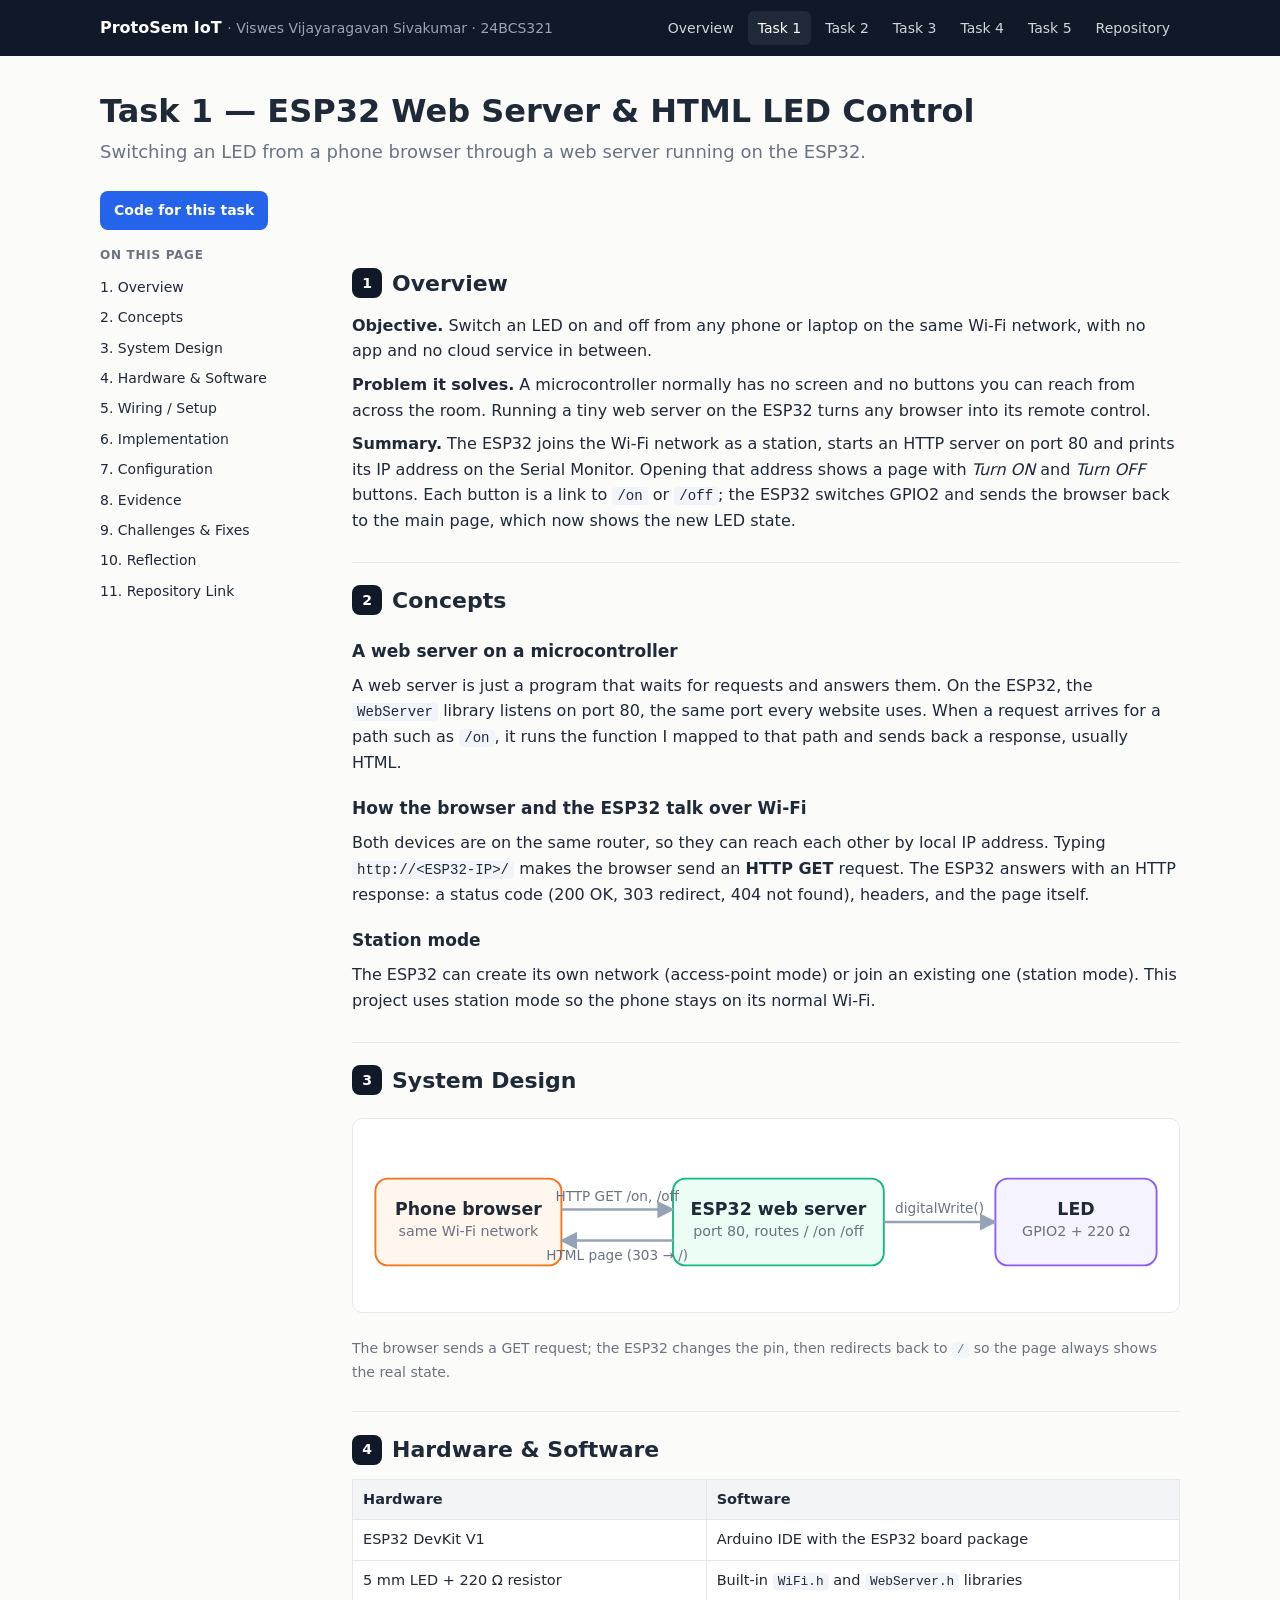
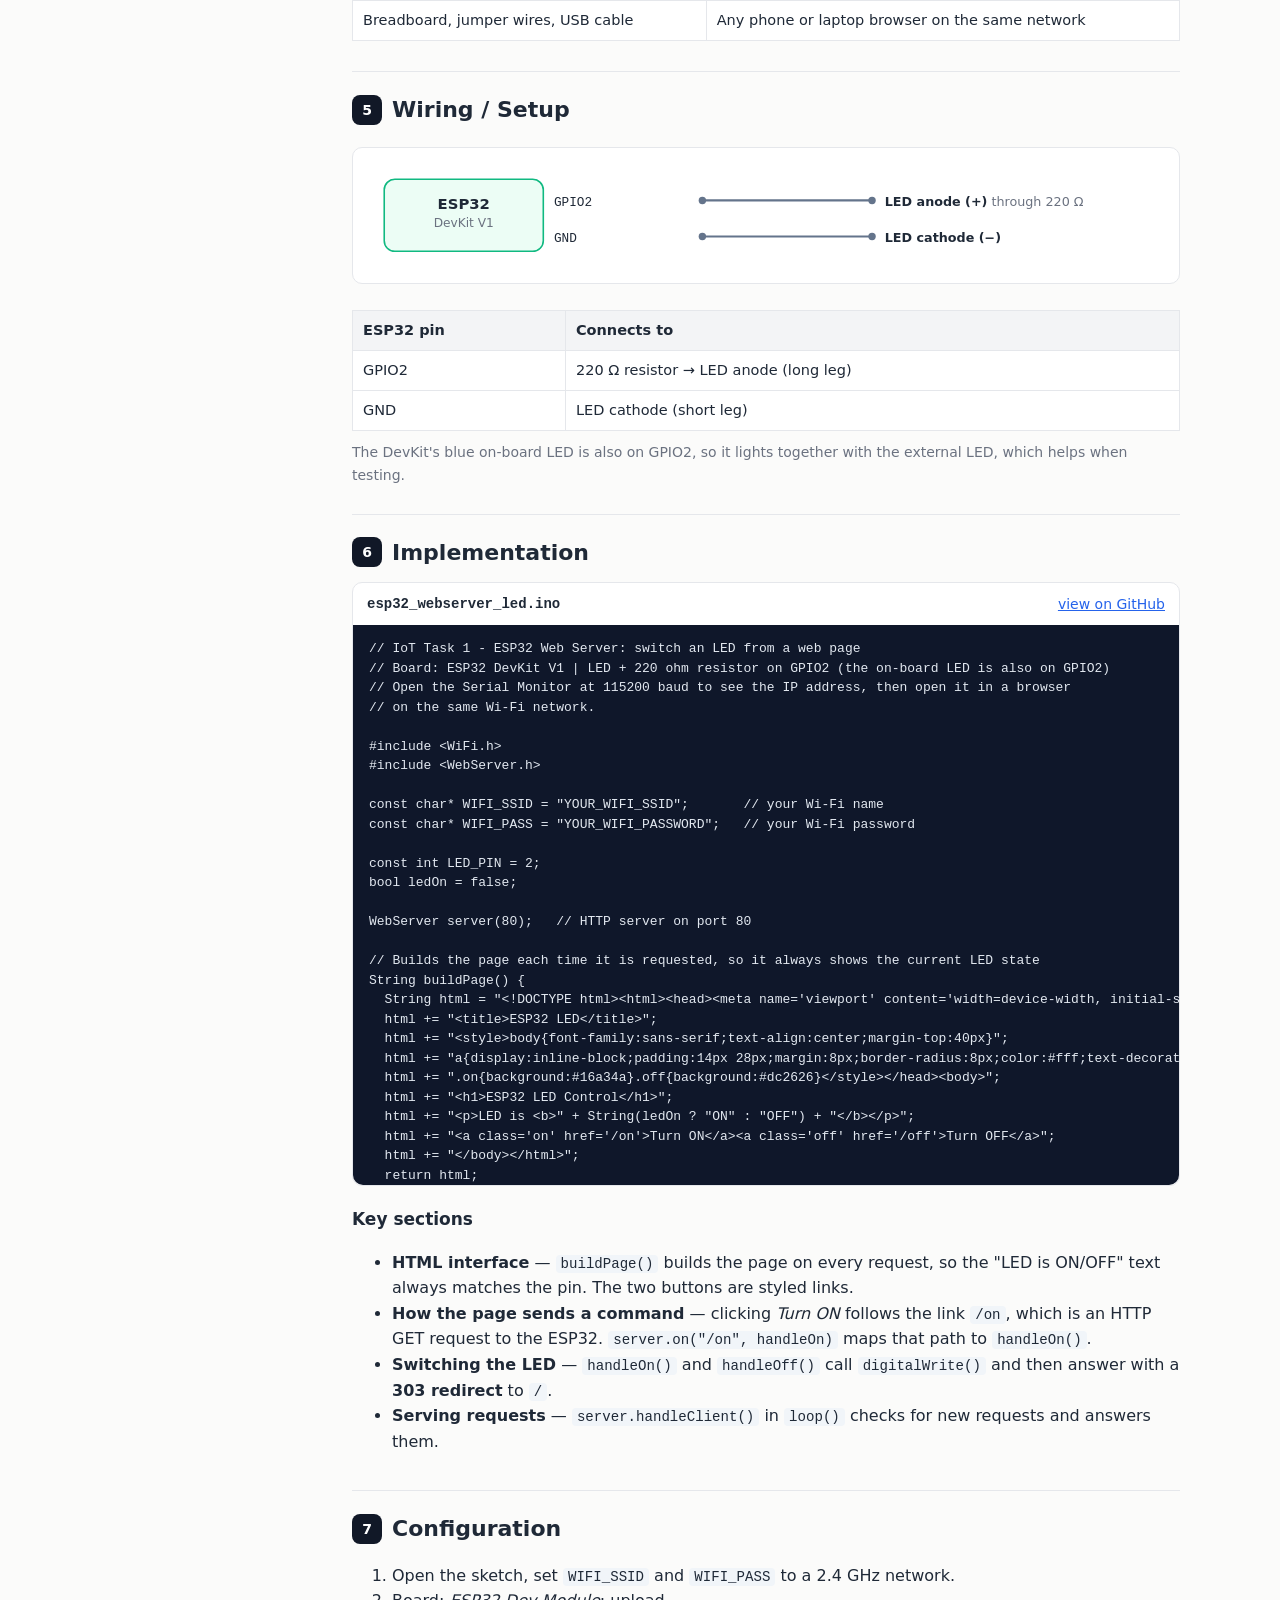
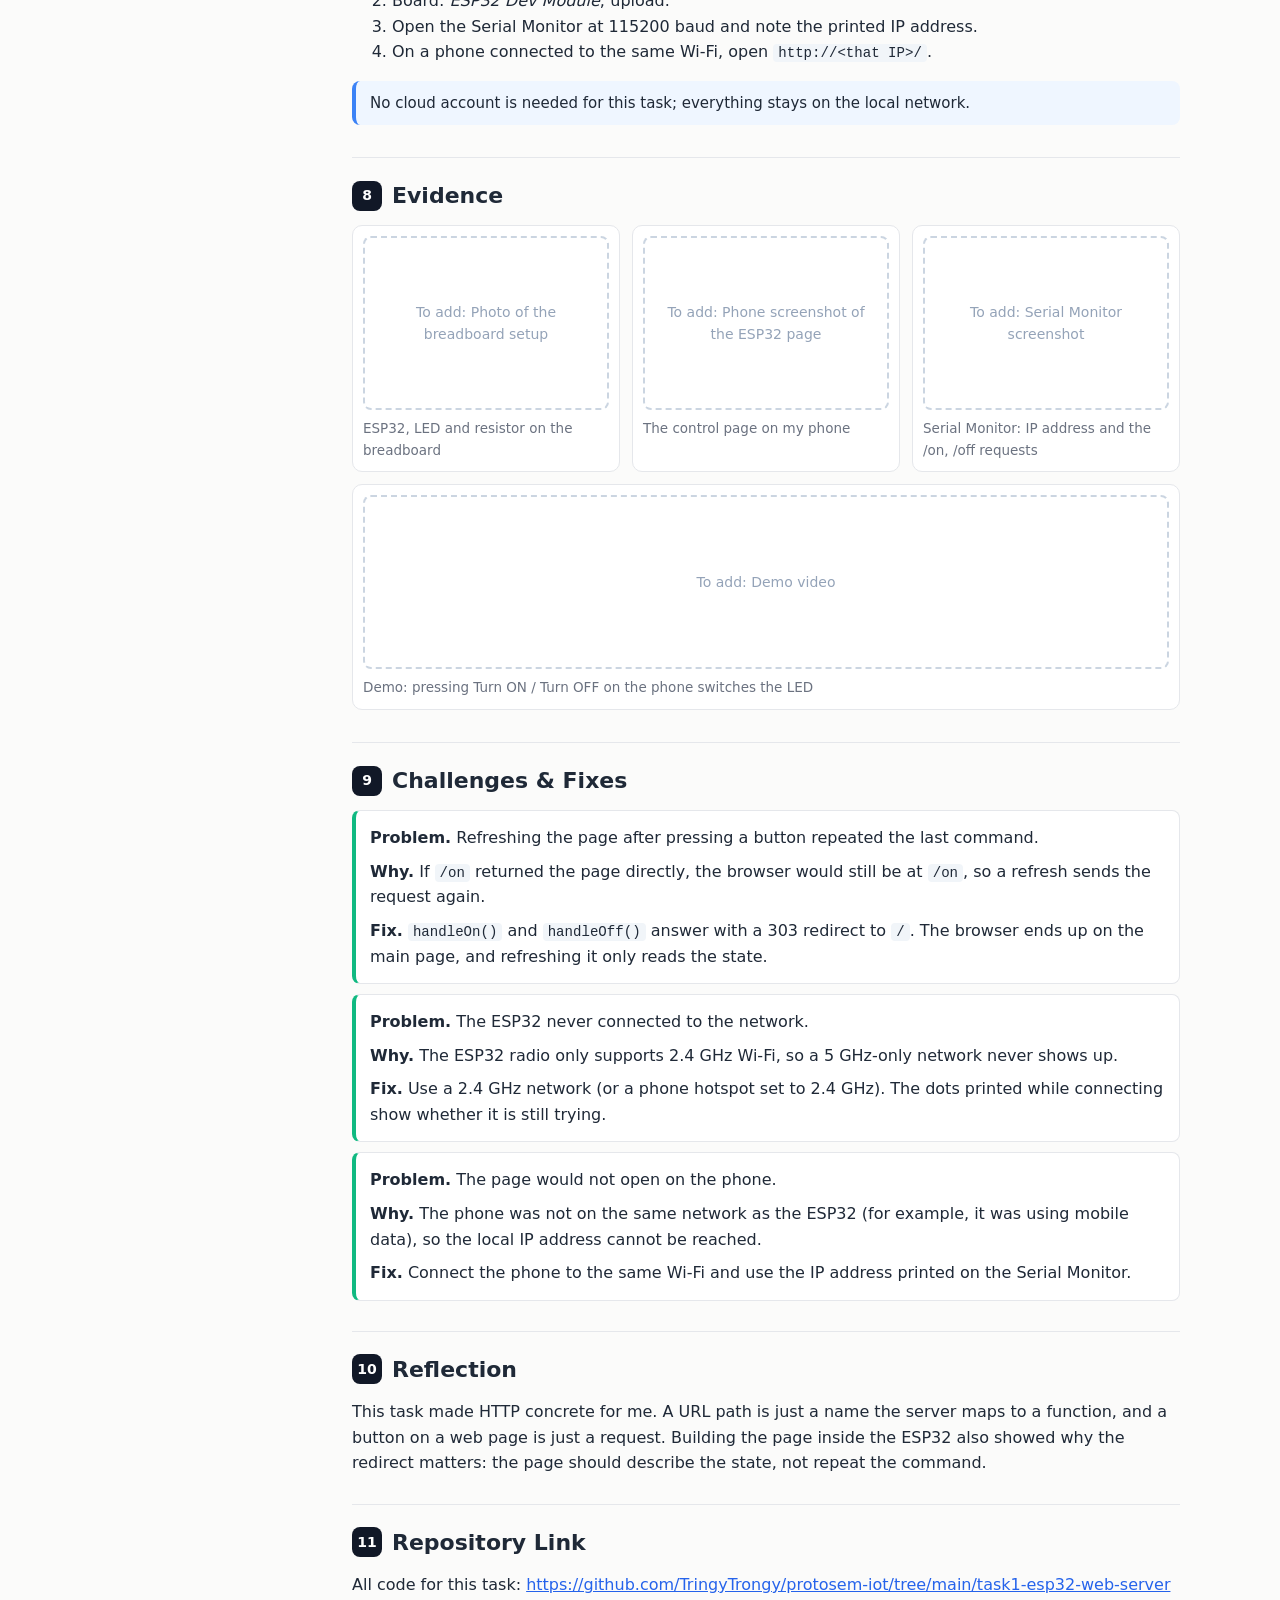
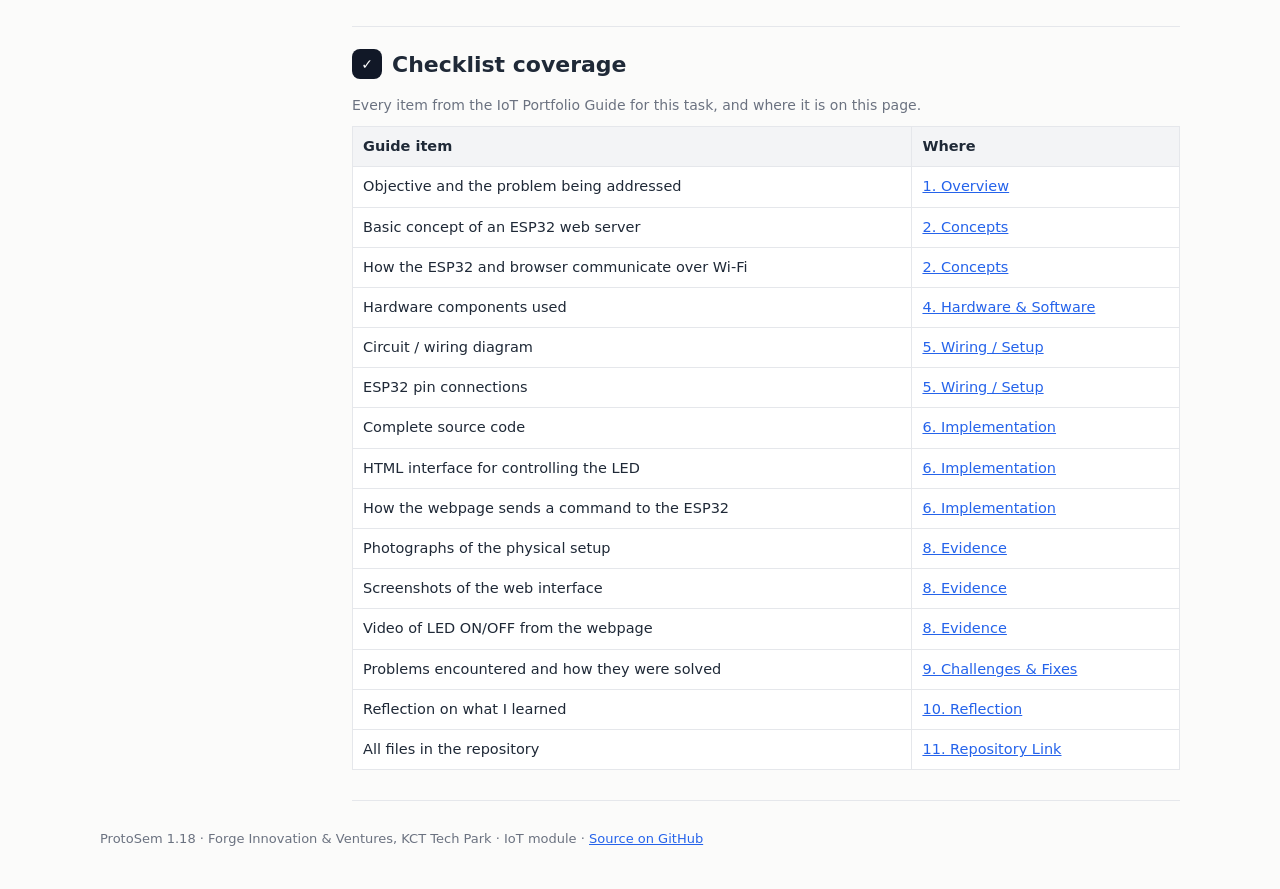
==== docs/task-1.html @ f3c78e7a "IoT portfolio: code for Tasks 1-5 and GitHub Pages site Co-Authored-By: Claude Opus 5.5 <noreply@ant" ====
<!DOCTYPE html>
<html lang="en">
<head>
<meta charset="utf-8">
<meta name="viewport" content="width=device-width, initial-scale=1">
<title>Task 1 — ESP32 Web Server &amp; HTML LED Control · ProtoSem IoT · Viswes</title>
<meta name="description" content="Switching an LED from a phone browser through a web server running on the ESP32.">
<link rel="stylesheet" href="assets/style.css?v=3">
</head>
<body>
<header class="top"><div class="wrap">
  <a class="brand" href="index.html">ProtoSem IoT <span>· Viswes Vijayaragavan Sivakumar · 24BCS321</span></a>
  <nav><a href="index.html">Overview</a><a href="task-1.html" class="on">Task 1</a><a href="task-2.html">Task 2</a><a href="task-3.html">Task 3</a><a href="task-4.html">Task 4</a><a href="task-5.html">Task 5</a><a href="https://github.com/TringyTrongy/protosem-iot">Repository</a></nav>
</div></header>
<main class="wrap">
<div class="hero"><h1>Task 1 — ESP32 Web Server &amp; HTML LED Control</h1><p class="lede">Switching an LED from a phone browser through a web server running on the ESP32.</p></div>
<div class="links"><a class="btn" href="https://github.com/TringyTrongy/protosem-iot/tree/main/task1-esp32-web-server">Code for this task</a></div><div class="layout"><nav class="toc"><b>On this page</b><a href="#s1">1. Overview</a><a href="#s2">2. Concepts</a><a href="#s3">3. System Design</a><a href="#s4">4. Hardware &amp; Software</a><a href="#s5">5. Wiring / Setup</a><a href="#s6">6. Implementation</a><a href="#s7">7. Configuration</a><a href="#s8">8. Evidence</a><a href="#s9">9. Challenges &amp; Fixes</a><a href="#s10">10. Reflection</a><a href="#s11">11. Repository Link</a></nav><div class="content"><section id="s1"><h2><span class="num">1</span>Overview</h2><p><b>Objective.</b> Switch an LED on and off from any phone or laptop on the same Wi-Fi network, with no app and no cloud service in between.</p>
<p><b>Problem it solves.</b> A microcontroller normally has no screen and no buttons you can reach from across the room. Running a tiny web server on the ESP32 turns any browser into its remote control.</p>
<p><b>Summary.</b> The ESP32 joins the Wi-Fi network as a station, starts an HTTP server on port 80 and prints its IP address on the Serial Monitor. Opening that address shows a page with <i>Turn ON</i> and <i>Turn OFF</i> buttons. Each button is a link to <code>/on</code> or <code>/off</code>; the ESP32 switches GPIO2 and sends the browser back to the main page, which now shows the new LED state.</p></section><section id="s2"><h2><span class="num">2</span>Concepts</h2><h3>A web server on a microcontroller</h3>
<p>A web server is just a program that waits for requests and answers them. On the ESP32, the <code>WebServer</code> library listens on port 80, the same port every website uses. When a request arrives for a path such as <code>/on</code>, it runs the function I mapped to that path and sends back a response, usually HTML.</p>
<h3>How the browser and the ESP32 talk over Wi-Fi</h3>
<p>Both devices are on the same router, so they can reach each other by local IP address. Typing <code>http://&lt;ESP32-IP&gt;/</code> makes the browser send an <b>HTTP GET</b> request. The ESP32 answers with an HTTP response: a status code (200 OK, 303 redirect, 404 not found), headers, and the page itself.</p>
<h3>Station mode</h3>
<p>The ESP32 can create its own network (access-point mode) or join an existing one (station mode). This project uses station mode so the phone stays on its normal Wi-Fi.</p></section><section id="s3"><h2><span class="num">3</span>System Design</h2><svg class="diagram" viewBox="0 0 650 140" role="img" aria-label="Task 1 data flow" xmlns="http://www.w3.org/2000/svg" font-family="Inter, system-ui, sans-serif"><defs><marker id="ah" viewBox="0 0 10 10" refX="9" refY="5" markerWidth="7" markerHeight="7" orient="auto-start-reverse"><path d="M0,0 L10,5 L0,10 z" fill="#94a3b8"/></marker></defs><title>Task 1 data flow</title><rect x="10" y="40" width="150" height="70" rx="10" fill="#fff7ed" stroke="#f97316" stroke-width="1.5"/><text x="85.0" y="69.0" text-anchor="middle" font-size="14" font-weight="600" fill="#1f2937">Phone browser</text><text x="85.0" y="86.0" text-anchor="middle" font-size="11.5" fill="#6b7280">same Wi-Fi network</text><rect x="250" y="40" width="170" height="70" rx="10" fill="#ecfdf5" stroke="#10b981" stroke-width="1.5"/><text x="335.0" y="69.0" text-anchor="middle" font-size="14" font-weight="600" fill="#1f2937">ESP32 web server</text><text x="335.0" y="86.0" text-anchor="middle" font-size="11.5" fill="#6b7280">port 80, routes / /on /off</text><rect x="510" y="40" width="130" height="70" rx="10" fill="#f5f3ff" stroke="#8b5cf6" stroke-width="1.5"/><text x="575.0" y="69.0" text-anchor="middle" font-size="14" font-weight="600" fill="#1f2937">LED</text><text x="575.0" y="86.0" text-anchor="middle" font-size="11.5" fill="#6b7280">GPIO2 + 220 Ω</text><line x1="160" y1="65" x2="250" y2="65" stroke="#94a3b8" stroke-width="2" marker-end="url(#ah)"/><text x="205.0" y="58.0" text-anchor="middle" font-size="11" fill="#6b7280">HTTP GET /on, /off</text><line x1="250" y1="90" x2="160" y2="90" stroke="#94a3b8" stroke-width="2" marker-end="url(#ah)"/><text x="205.0" y="106.0" text-anchor="middle" font-size="11" fill="#6b7280">HTML page (303 → /)</text><line x1="420" y1="75" x2="510" y2="75" stroke="#94a3b8" stroke-width="2" marker-end="url(#ah)"/><text x="465.0" y="68.0" text-anchor="middle" font-size="11" fill="#6b7280">digitalWrite()</text></svg><p class="muted">The browser sends a GET request; the ESP32 changes the pin, then redirects back to <code>/</code> so the page always shows the real state.</p></section><section id="s4"><h2><span class="num">4</span>Hardware &amp; Software</h2><div class="tablewrap"><table class=""><thead><tr><th>Hardware</th><th>Software</th></tr></thead><tbody><tr><td>ESP32 DevKit V1</td><td>Arduino IDE with the ESP32 board package</td></tr><tr><td>5 mm LED + 220 Ω resistor</td><td>Built-in <code>WiFi.h</code> and <code>WebServer.h</code> libraries</td></tr><tr><td>Breadboard, jumper wires, USB cable</td><td>Any phone or laptop browser on the same network</td></tr></tbody></table></div></section><section id="s5"><h2><span class="num">5</span>Wiring / Setup</h2><svg class="diagram" viewBox="0 0 760 108" role="img" aria-label="Task 1 wiring" xmlns="http://www.w3.org/2000/svg" font-family="Inter, system-ui, sans-serif"><defs><marker id="ah" viewBox="0 0 10 10" refX="9" refY="5" markerWidth="7" markerHeight="7" orient="auto-start-reverse"><path d="M0,0 L10,5 L0,10 z" fill="#94a3b8"/></marker></defs><title>Task 1 wiring</title><rect x="20" y="20" width="150" height="68" rx="10" fill="#ecfdf5" stroke="#10b981" stroke-width="1.5"/><text x="95.0" y="48.0" text-anchor="middle" font-size="14" font-weight="600" fill="#1f2937">ESP32</text><text x="95.0" y="65.0" text-anchor="middle" font-size="11.5" fill="#6b7280">DevKit V1</text><text x="180" y="45" font-size="12" fill="#1f2937" font-family="ui-monospace,monospace">GPIO2</text><line x1="320" y1="40" x2="480" y2="40" stroke="#64748b" stroke-width="2"/><circle cx="320" cy="40" r="3.5" fill="#64748b"/><circle cx="480" cy="40" r="3.5" fill="#64748b"/><text x="492" y="45" font-size="12" fill="#1f2937"><tspan font-weight="600">LED anode (+)</tspan> <tspan fill="#6b7280">through 220 Ω</tspan></text><text x="180" y="79" font-size="12" fill="#1f2937" font-family="ui-monospace,monospace">GND</text><line x1="320" y1="74" x2="480" y2="74" stroke="#64748b" stroke-width="2"/><circle cx="320" cy="74" r="3.5" fill="#64748b"/><circle cx="480" cy="74" r="3.5" fill="#64748b"/><text x="492" y="79" font-size="12" fill="#1f2937"><tspan font-weight="600">LED cathode (−)</tspan> <tspan fill="#6b7280"></tspan></text></svg><div class="tablewrap"><table class=""><thead><tr><th>ESP32 pin</th><th>Connects to</th></tr></thead><tbody><tr><td>GPIO2</td><td>220 Ω resistor → LED anode (long leg)</td></tr><tr><td>GND</td><td>LED cathode (short leg)</td></tr></tbody></table></div><p class="muted">The DevKit's blue on-board LED is also on GPIO2, so it lights together with the external LED, which helps when testing.</p></section><section id="s6"><h2><span class="num">6</span>Implementation</h2><details class="codefile" open><summary><span class="fname">esp32_webserver_led.ino</span><a href="https://github.com/TringyTrongy/protosem-iot/blob/main/task1-esp32-web-server/esp32_webserver_led/esp32_webserver_led.ino">view on GitHub</a></summary><pre><code class="cpp">// IoT Task 1 - ESP32 Web Server: switch an LED from a web page
// Board: ESP32 DevKit V1 | LED + 220 ohm resistor on GPIO2 (the on-board LED is also on GPIO2)
// Open the Serial Monitor at 115200 baud to see the IP address, then open it in a browser
// on the same Wi-Fi network.

#include &lt;WiFi.h&gt;
#include &lt;WebServer.h&gt;

const char* WIFI_SSID = &quot;YOUR_WIFI_SSID&quot;;       // your Wi-Fi name
const char* WIFI_PASS = &quot;YOUR_WIFI_PASSWORD&quot;;   // your Wi-Fi password

const int LED_PIN = 2;
bool ledOn = false;

WebServer server(80);   // HTTP server on port 80

// Builds the page each time it is requested, so it always shows the current LED state
String buildPage() {
  String html = &quot;&lt;!DOCTYPE html&gt;&lt;html&gt;&lt;head&gt;&lt;meta name=&#x27;viewport&#x27; content=&#x27;width=device-width, initial-scale=1&#x27;&gt;&quot;;
  html += &quot;&lt;title&gt;ESP32 LED&lt;/title&gt;&quot;;
  html += &quot;&lt;style&gt;body{font-family:sans-serif;text-align:center;margin-top:40px}&quot;;
  html += &quot;a{display:inline-block;padding:14px 28px;margin:8px;border-radius:8px;color:#fff;text-decoration:none;font-size:18px}&quot;;
  html += &quot;.on{background:#16a34a}.off{background:#dc2626}&lt;/style&gt;&lt;/head&gt;&lt;body&gt;&quot;;
  html += &quot;&lt;h1&gt;ESP32 LED Control&lt;/h1&gt;&quot;;
  html += &quot;&lt;p&gt;LED is &lt;b&gt;&quot; + String(ledOn ? &quot;ON&quot; : &quot;OFF&quot;) + &quot;&lt;/b&gt;&lt;/p&gt;&quot;;
  html += &quot;&lt;a class=&#x27;on&#x27; href=&#x27;/on&#x27;&gt;Turn ON&lt;/a&gt;&lt;a class=&#x27;off&#x27; href=&#x27;/off&#x27;&gt;Turn OFF&lt;/a&gt;&quot;;
  html += &quot;&lt;/body&gt;&lt;/html&gt;&quot;;
  return html;
}

void handleRoot() {
  server.send(200, &quot;text/html&quot;, buildPage());
}

// Each button is a link. Clicking it sends an HTTP GET request (/on or /off) to the ESP32.
void handleOn() {
  ledOn = true;
  digitalWrite(LED_PIN, HIGH);
  Serial.println(&quot;GET /on  -&gt; LED ON&quot;);
  server.sendHeader(&quot;Location&quot;, &quot;/&quot;);   // send the browser back to the main page
  server.send(303);
}

void handleOff() {
  ledOn = false;
  digitalWrite(LED_PIN, LOW);
  Serial.println(&quot;GET /off -&gt; LED OFF&quot;);
  server.sendHeader(&quot;Location&quot;, &quot;/&quot;);
  server.send(303);
}

void handleNotFound() {
  server.send(404, &quot;text/plain&quot;, &quot;Not found&quot;);
}

void setup() {
  Serial.begin(115200);
  pinMode(LED_PIN, OUTPUT);
  digitalWrite(LED_PIN, LOW);

  WiFi.mode(WIFI_STA);                  // join an existing network as a station
  WiFi.begin(WIFI_SSID, WIFI_PASS);
  Serial.print(&quot;Connecting to Wi-Fi&quot;);
  while (WiFi.status() != WL_CONNECTED) {
    delay(500);
    Serial.print(&quot;.&quot;);
  }
  Serial.println();
  Serial.print(&quot;Open http://&quot;);
  Serial.println(WiFi.localIP());       // type this address into the browser

  server.on(&quot;/&quot;, handleRoot);           // map each URL path to a handler function
  server.on(&quot;/on&quot;, handleOn);
  server.on(&quot;/off&quot;, handleOff);
  server.onNotFound(handleNotFound);
  server.begin();
}

void loop() {
  server.handleClient();                // check for and answer incoming browser requests
}
</code></pre></details>
<h3>Key sections</h3>
<ul>
<li><b>HTML interface</b> — <code>buildPage()</code> builds the page on every request, so the "LED is ON/OFF" text always matches the pin. The two buttons are styled links.</li>
<li><b>How the page sends a command</b> — clicking <i>Turn ON</i> follows the link <code>/on</code>, which is an HTTP GET request to the ESP32. <code>server.on("/on", handleOn)</code> maps that path to <code>handleOn()</code>.</li>
<li><b>Switching the LED</b> — <code>handleOn()</code> and <code>handleOff()</code> call <code>digitalWrite()</code> and then answer with a <b>303 redirect</b> to <code>/</code>.</li>
<li><b>Serving requests</b> — <code>server.handleClient()</code> in <code>loop()</code> checks for new requests and answers them.</li>
</ul></section><section id="s7"><h2><span class="num">7</span>Configuration</h2><ol><li>Open the sketch, set <code>WIFI_SSID</code> and <code>WIFI_PASS</code> to a 2.4 GHz network.</li><li>Board: <i>ESP32 Dev Module</i>; upload.</li><li>Open the Serial Monitor at 115200 baud and note the printed IP address.</li><li>On a phone connected to the same Wi-Fi, open <code>http://&lt;that IP&gt;/</code>.</li></ol><div class="callout">No cloud account is needed for this task; everything stays on the local network.</div></section><section id="s8"><h2><span class="num">8</span>Evidence</h2><div class="gallery"><figure class="shot ev" data-what="Photo of the breadboard setup"><img src="evidence/task1-setup.jpg" alt="ESP32, LED and resistor on the breadboard" onerror="this.closest('figure').classList.add('pending')"><figcaption>ESP32, LED and resistor on the breadboard</figcaption></figure><figure class="shot ev" data-what="Phone screenshot of the ESP32 page"><img src="evidence/task1-webpage.png" alt="The control page on my phone" onerror="this.closest('figure').classList.add('pending')"><figcaption>The control page on my phone</figcaption></figure><figure class="shot ev" data-what="Serial Monitor screenshot"><img src="evidence/task1-serial.png" alt="Serial Monitor: IP address and the /on, /off requests" onerror="this.closest('figure').classList.add('pending')"><figcaption>Serial Monitor: IP address and the /on, /off requests</figcaption></figure></div><figure class="shot ev" data-what="Demo video"><video controls preload="metadata" src="evidence/task1-demo.mp4" onerror="this.closest('figure').classList.add('pending')"></video><figcaption>Demo: pressing Turn ON / Turn OFF on the phone switches the LED</figcaption></figure></section><section id="s9"><h2><span class="num">9</span>Challenges &amp; Fixes</h2><div class="fix"><p><b>Problem.</b> Refreshing the page after pressing a button repeated the last command.</p><p><b>Why.</b> If <code>/on</code> returned the page directly, the browser would still be at <code>/on</code>, so a refresh sends the request again.</p><p><b>Fix.</b> <code>handleOn()</code> and <code>handleOff()</code> answer with a 303 redirect to <code>/</code>. The browser ends up on the main page, and refreshing it only reads the state.</p></div><div class="fix"><p><b>Problem.</b> The ESP32 never connected to the network.</p><p><b>Why.</b> The ESP32 radio only supports 2.4 GHz Wi-Fi, so a 5 GHz-only network never shows up.</p><p><b>Fix.</b> Use a 2.4 GHz network (or a phone hotspot set to 2.4 GHz). The dots printed while connecting show whether it is still trying.</p></div><div class="fix"><p><b>Problem.</b> The page would not open on the phone.</p><p><b>Why.</b> The phone was not on the same network as the ESP32 (for example, it was using mobile data), so the local IP address cannot be reached.</p><p><b>Fix.</b> Connect the phone to the same Wi-Fi and use the IP address printed on the Serial Monitor.</p></div></section><section id="s10"><h2><span class="num">10</span>Reflection</h2><p>This task made HTTP concrete for me. A URL path is just a name the server maps to a function, and a button on a web page is just a request. Building the page inside the ESP32 also showed why the redirect matters: the page should describe the state, not repeat the command.</p></section><section id="s11"><h2><span class="num">11</span>Repository Link</h2><p>All code for this task: <a href="https://github.com/TringyTrongy/protosem-iot/tree/main/task1-esp32-web-server">https://github.com/TringyTrongy/protosem-iot/tree/main/task1-esp32-web-server</a></p></section><section id="checklist"><h2><span class="num">✓</span>Checklist coverage</h2><p class="muted">Every item from the IoT Portfolio Guide for this task, and where it is on this page.</p><div class="tablewrap"><table class="check"><thead><tr><th>Guide item</th><th>Where</th></tr></thead><tbody><tr><td>Objective and the problem being addressed</td><td><a href="#s1">1. Overview</a></td></tr><tr><td>Basic concept of an ESP32 web server</td><td><a href="#s2">2. Concepts</a></td></tr><tr><td>How the ESP32 and browser communicate over Wi-Fi</td><td><a href="#s2">2. Concepts</a></td></tr><tr><td>Hardware components used</td><td><a href="#s4">4. Hardware &amp; Software</a></td></tr><tr><td>Circuit / wiring diagram</td><td><a href="#s5">5. Wiring / Setup</a></td></tr><tr><td>ESP32 pin connections</td><td><a href="#s5">5. Wiring / Setup</a></td></tr><tr><td>Complete source code</td><td><a href="#s6">6. Implementation</a></td></tr><tr><td>HTML interface for controlling the LED</td><td><a href="#s6">6. Implementation</a></td></tr><tr><td>How the webpage sends a command to the ESP32</td><td><a href="#s6">6. Implementation</a></td></tr><tr><td>Photographs of the physical setup</td><td><a href="#s8">8. Evidence</a></td></tr><tr><td>Screenshots of the web interface</td><td><a href="#s8">8. Evidence</a></td></tr><tr><td>Video of LED ON/OFF from the webpage</td><td><a href="#s8">8. Evidence</a></td></tr><tr><td>Problems encountered and how they were solved</td><td><a href="#s9">9. Challenges &amp; Fixes</a></td></tr><tr><td>Reflection on what I learned</td><td><a href="#s10">10. Reflection</a></td></tr><tr><td>All files in the repository</td><td><a href="#s11">11. Repository Link</a></td></tr></tbody></table></div></section></div></div>
</main>
<footer class="wrap foot">ProtoSem 1.18 · Forge Innovation &amp; Ventures, KCT Tech Park · IoT module · <a href="https://github.com/TringyTrongy/protosem-iot">Source on GitHub</a></footer>
</body>
</html>
---- docs/assets/style.css ----
:root{--bg:#fbfbfa;--fg:#1f2937;--dim:#6b7280;--line:#e5e7eb;--panel:#ffffff;--accent:#2563eb;--code:#0f172a;--codefg:#e2e8f0;--warn:#fef3c7;--warnline:#f59e0b;--note:#eff6ff;--noteline:#3b82f6}
*{box-sizing:border-box}
html{scroll-behavior:smooth}
body{margin:0;background:var(--bg);color:var(--fg);font:16px/1.6 Inter,system-ui,-apple-system,"Segoe UI",Roboto,sans-serif}
a{color:var(--accent)}
.wrap{max-width:1120px;margin:0 auto;padding:0 20px}
header.top{background:#111827;color:#fff;position:sticky;top:0;z-index:5}
header.top .wrap{display:flex;align-items:center;justify-content:space-between;gap:12px;min-height:56px;flex-wrap:wrap}
.brand{color:#fff;text-decoration:none;font-weight:700}
.brand span{font-weight:400;color:#9ca3af;font-size:14px}
header nav{display:flex;gap:4px;flex-wrap:wrap}
header nav a{color:#d1d5db;text-decoration:none;font-size:14px;padding:6px 10px;border-radius:6px}
header nav a:hover,header nav a.on{background:#1f2937;color:#fff}
.hero{padding:36px 0 8px}
.hero h1{font-size:32px;line-height:1.2;margin:0 0 8px}
.lede{font-size:18px;color:var(--dim);margin:0}
.links{display:flex;gap:10px;flex-wrap:wrap;margin:16px 0 8px}
.btn{display:inline-block;background:var(--accent);color:#fff;text-decoration:none;padding:8px 14px;border-radius:8px;font-size:14px;font-weight:600}
.btn:nth-child(n+2){background:#fff;color:var(--accent);border:1px solid #c7d2fe}
.layout{display:grid;grid-template-columns:220px minmax(0,1fr);gap:32px;margin-top:16px}
.toc{position:sticky;top:76px;align-self:start;display:flex;flex-direction:column;gap:2px;font-size:14px}
.toc b{font-size:12px;text-transform:uppercase;letter-spacing:.06em;color:var(--dim);margin-bottom:6px}
.toc a{color:var(--fg);text-decoration:none;padding:3px 0}
.toc a:hover{color:var(--accent)}
.content{min-width:0}
section{padding:20px 0;border-bottom:1px solid var(--line)}
section h2{font-size:22px;margin:0 0 12px;display:flex;align-items:center;gap:10px}
.num{display:inline-flex;align-items:center;justify-content:center;width:30px;height:30px;border-radius:8px;background:#111827;color:#fff;font-size:14px;flex:none}
h3{font-size:17px;margin:20px 0 6px}
p{margin:8px 0}
code{font-family:ui-monospace,SFMono-Regular,Menlo,Consolas,monospace;font-size:.88em;background:#f1f5f9;padding:1px 5px;border-radius:4px}
pre{background:var(--code);color:var(--codefg);padding:14px 16px;border-radius:10px;overflow-x:auto;font-size:13px;line-height:1.5}
pre code{background:none;padding:0;color:inherit;font-size:inherit}
details.codefile{border:1px solid var(--line);border-radius:10px;background:var(--panel);margin:12px 0}
details.codefile summary{cursor:pointer;padding:10px 14px;display:flex;justify-content:space-between;gap:10px;font-size:14px}
details.codefile summary .fname{font-family:ui-monospace,monospace;font-weight:600}
details.codefile pre{margin:0;border-radius:0 0 10px 10px;max-height:560px}
details.codefile p{padding:0 14px}
.tablewrap{overflow-x:auto;margin:10px 0}
table{border-collapse:collapse;width:100%;font-size:14.5px;background:var(--panel)}
th,td{text-align:left;padding:8px 10px;border:1px solid var(--line);vertical-align:top}
th{background:#f3f4f6;font-weight:600}
table.check td:last-child{white-space:nowrap}
.diagram{width:100%;height:auto;background:#fff;border:1px solid var(--line);border-radius:10px;padding:10px;margin:8px 0}
figure.shot{margin:12px 0;background:var(--panel);border:1px solid var(--line);border-radius:10px;padding:10px}
figure.shot img,figure.shot video{display:block;width:100%;height:auto;border-radius:6px}
figure.shot figcaption{font-size:13.5px;color:var(--dim);margin-top:8px}
.gallery{display:grid;grid-template-columns:repeat(auto-fit,minmax(260px,1fr));gap:12px}
.gallery figure.shot{margin:0}
figure.pending img,figure.pending video{display:none}
figure.pending::before{content:"To add: " attr(data-what);display:flex;align-items:center;justify-content:center;min-height:150px;border:2px dashed #cbd5e1;border-radius:8px;color:#94a3b8;font-size:14px;text-align:center;padding:10px}
.calib{background:var(--panel);border:1px solid var(--line);border-radius:10px;padding:12px 14px;margin:10px 0}
.fix{background:var(--panel);border:1px solid var(--line);border-left:4px solid #10b981;border-radius:8px;padding:6px 14px;margin:10px 0}
.callout{background:var(--note);border-left:4px solid var(--noteline);border-radius:8px;padding:10px 14px;margin:12px 0;font-size:15px}
.callout.warn{background:var(--warn);border-left-color:var(--warnline)}
.muted{color:var(--dim);font-size:14px}
.cards{display:grid;grid-template-columns:repeat(auto-fit,minmax(200px,1fr));gap:12px;margin:20px 0}
.card{display:flex;flex-direction:column;gap:6px;background:var(--panel);border:1px solid var(--line);border-radius:12px;padding:16px;text-decoration:none;color:var(--fg)}
.card:hover{border-color:var(--accent)}
.card .k{font-size:12px;text-transform:uppercase;letter-spacing:.06em;color:var(--accent);font-weight:700}
.card span:last-child{font-size:14px;color:var(--dim)}
main h2{font-size:22px}
.foot{color:var(--dim);font-size:13px;padding:28px 20px 40px}
@media (max-width:860px){.layout{grid-template-columns:minmax(0,1fr)}.toc{display:none}.hero h1{font-size:26px}}

p,li,td,figcaption{overflow-wrap:break-word}
:not(pre)>code{overflow-wrap:anywhere}
section{scroll-margin-top:70px}
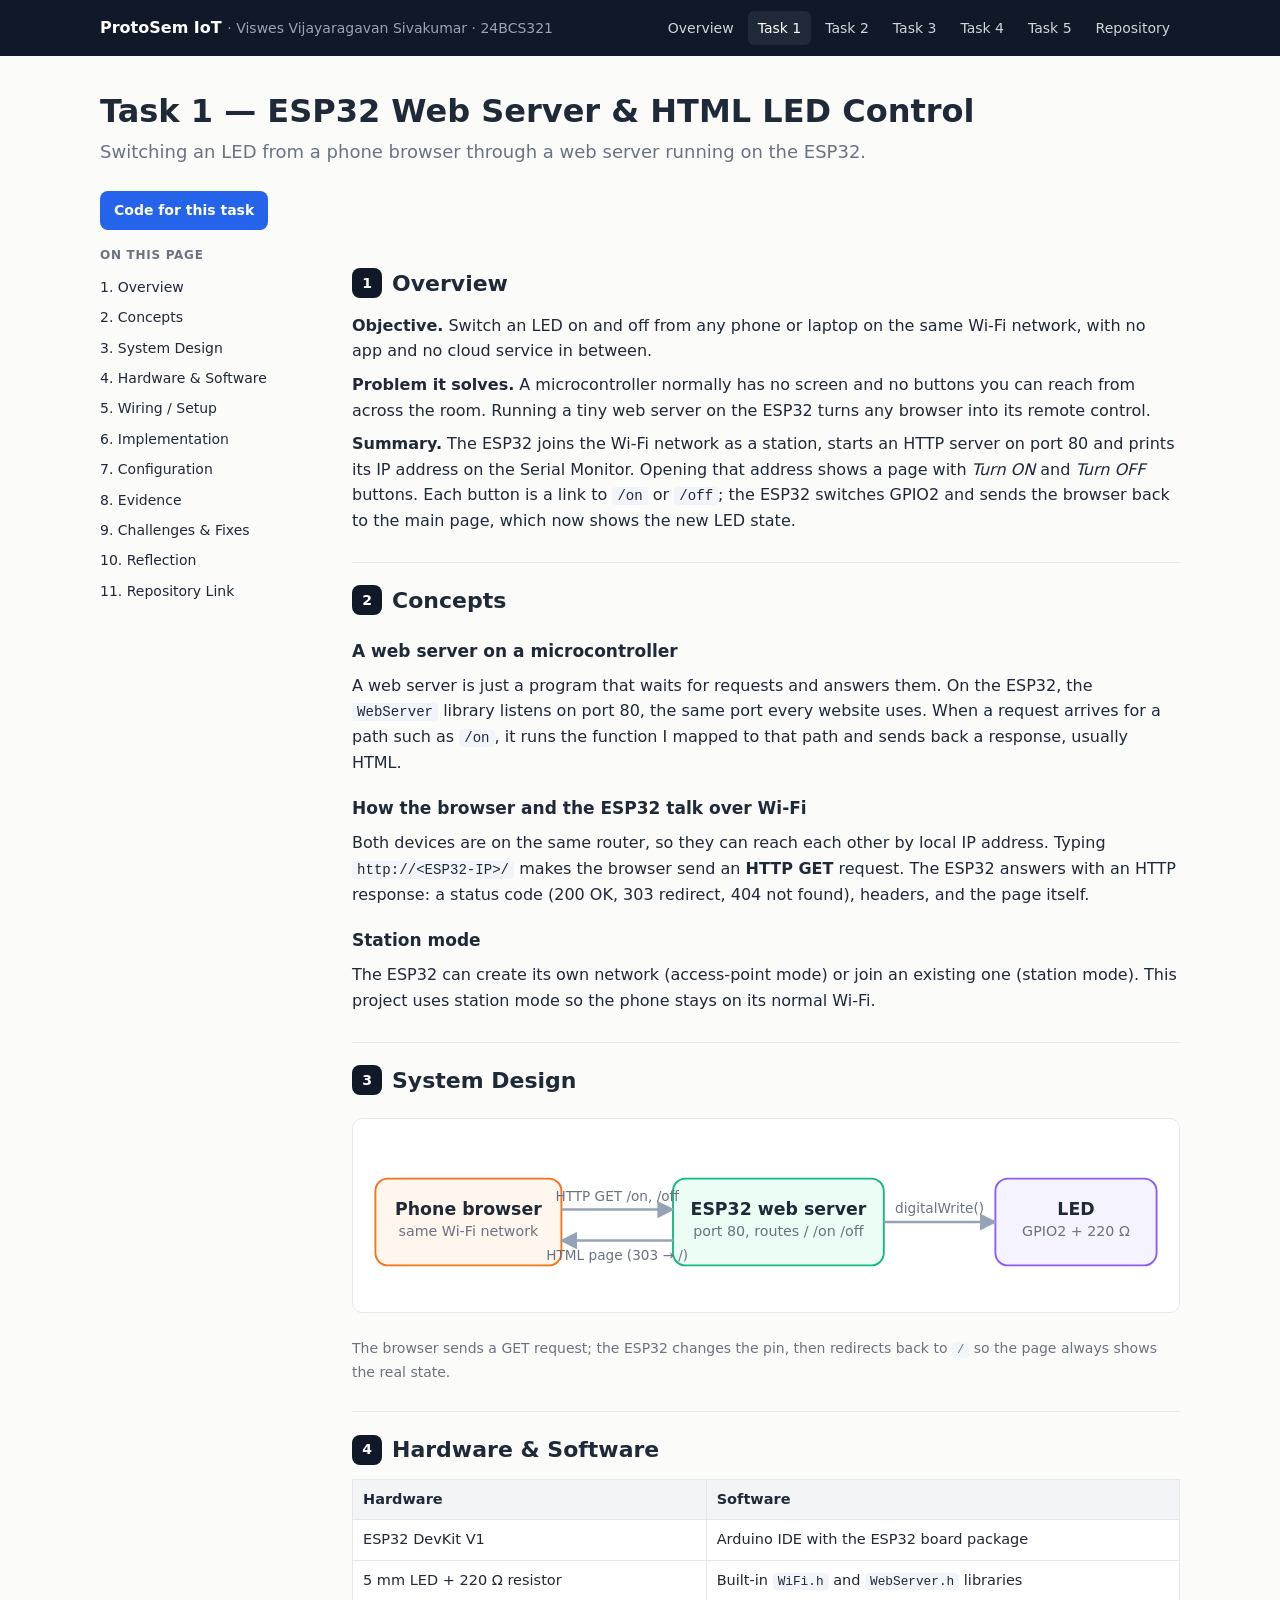
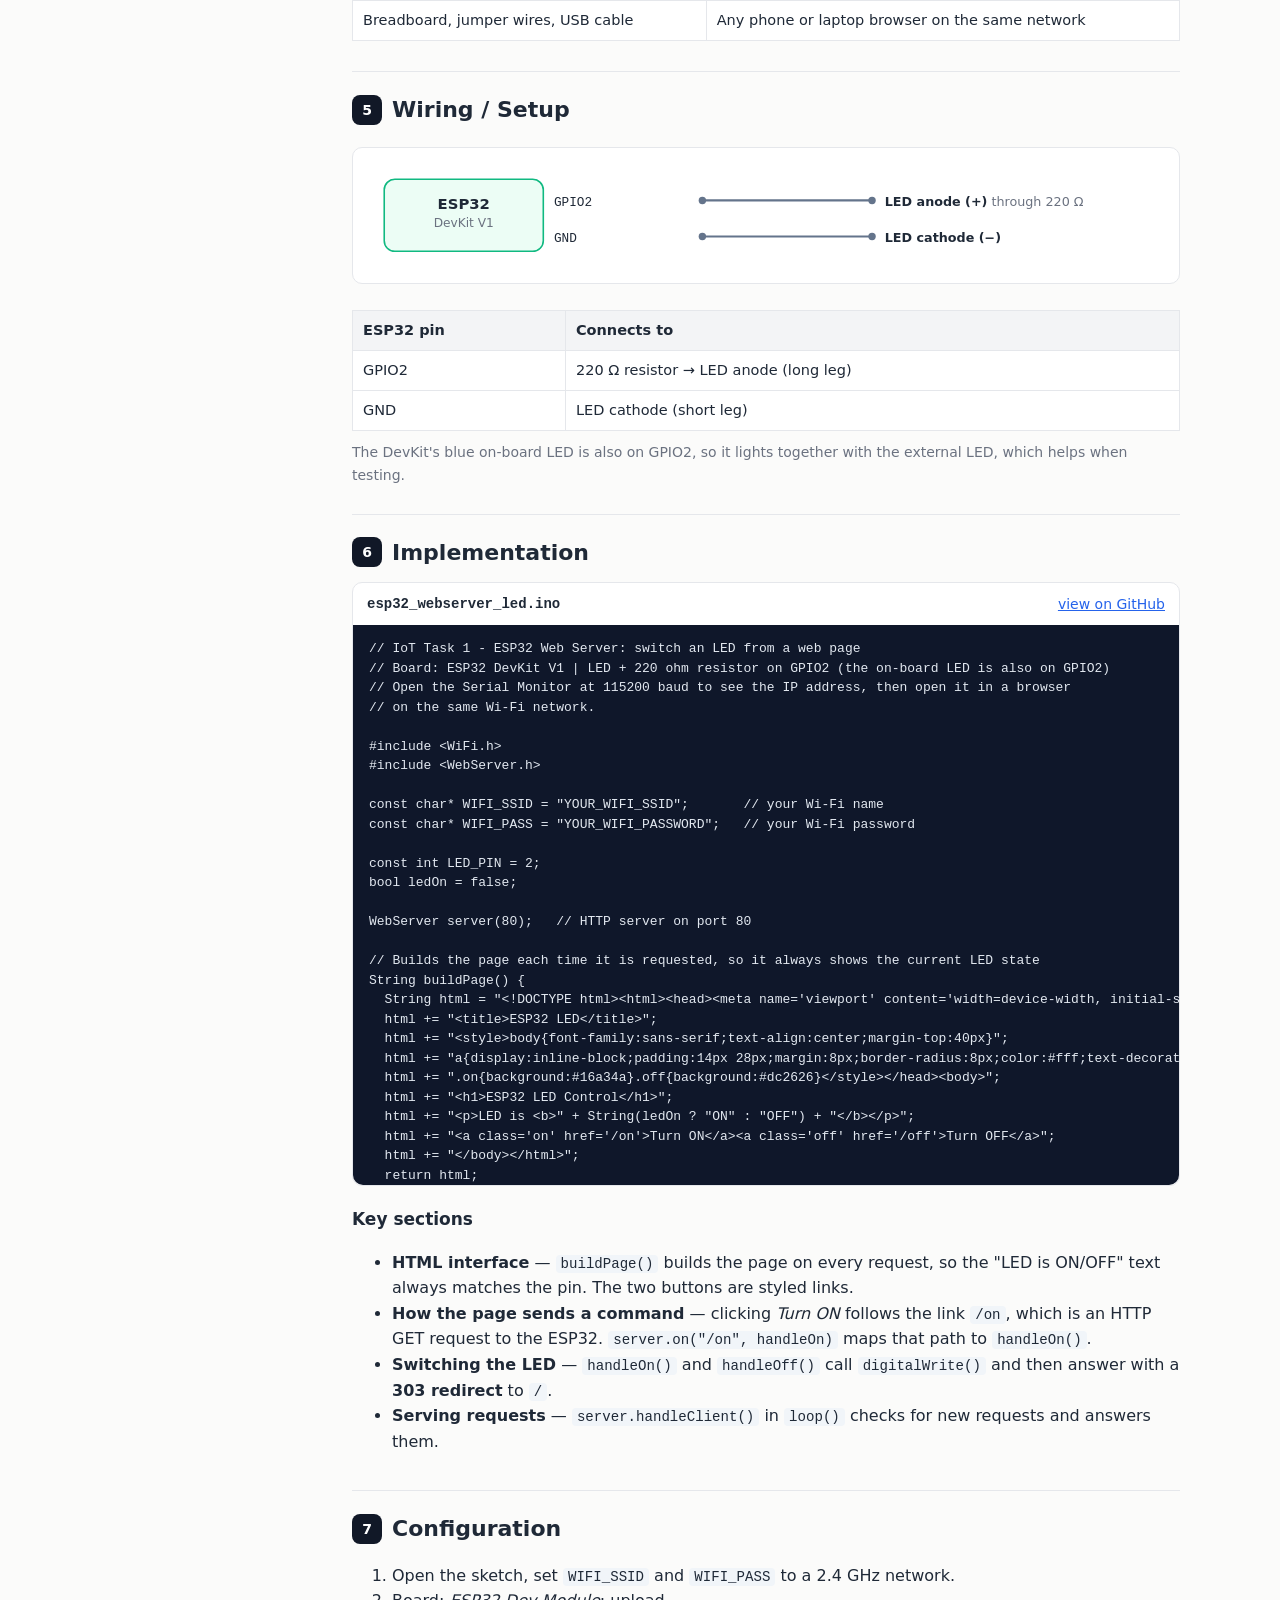
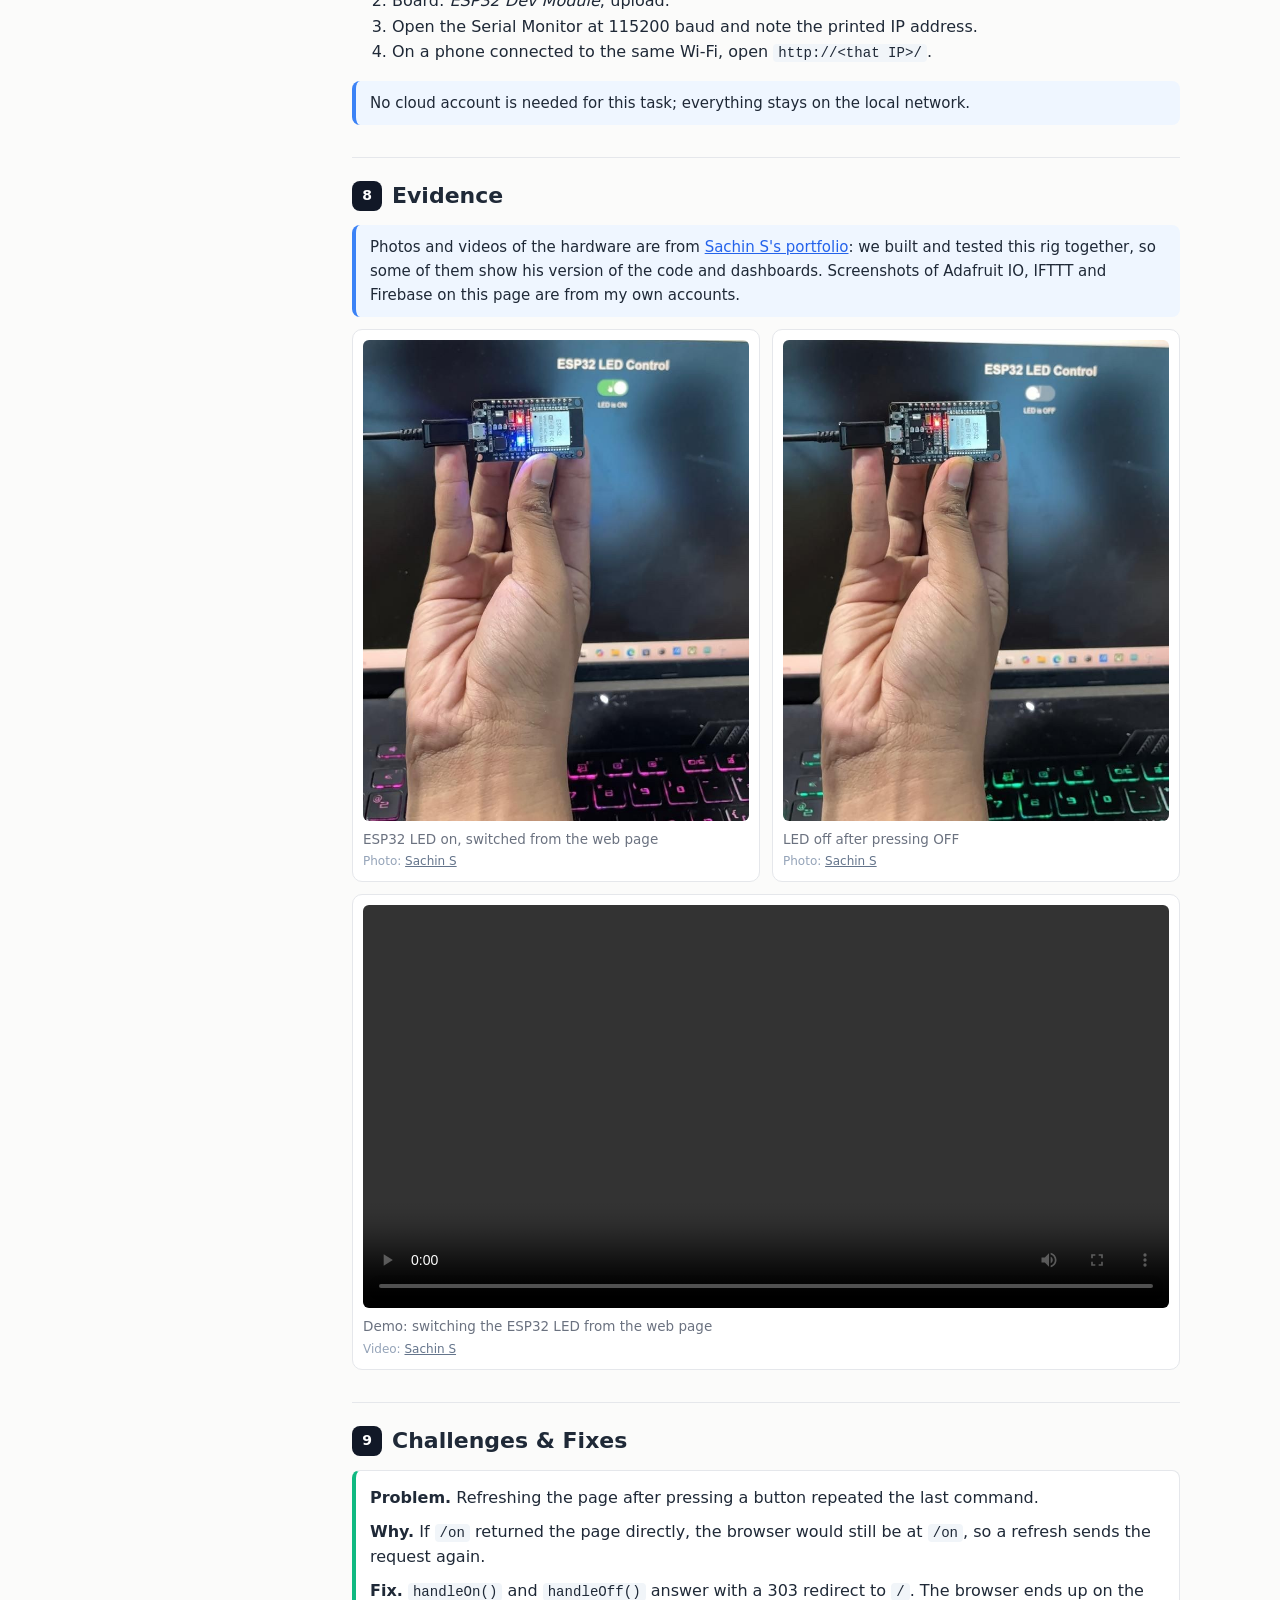
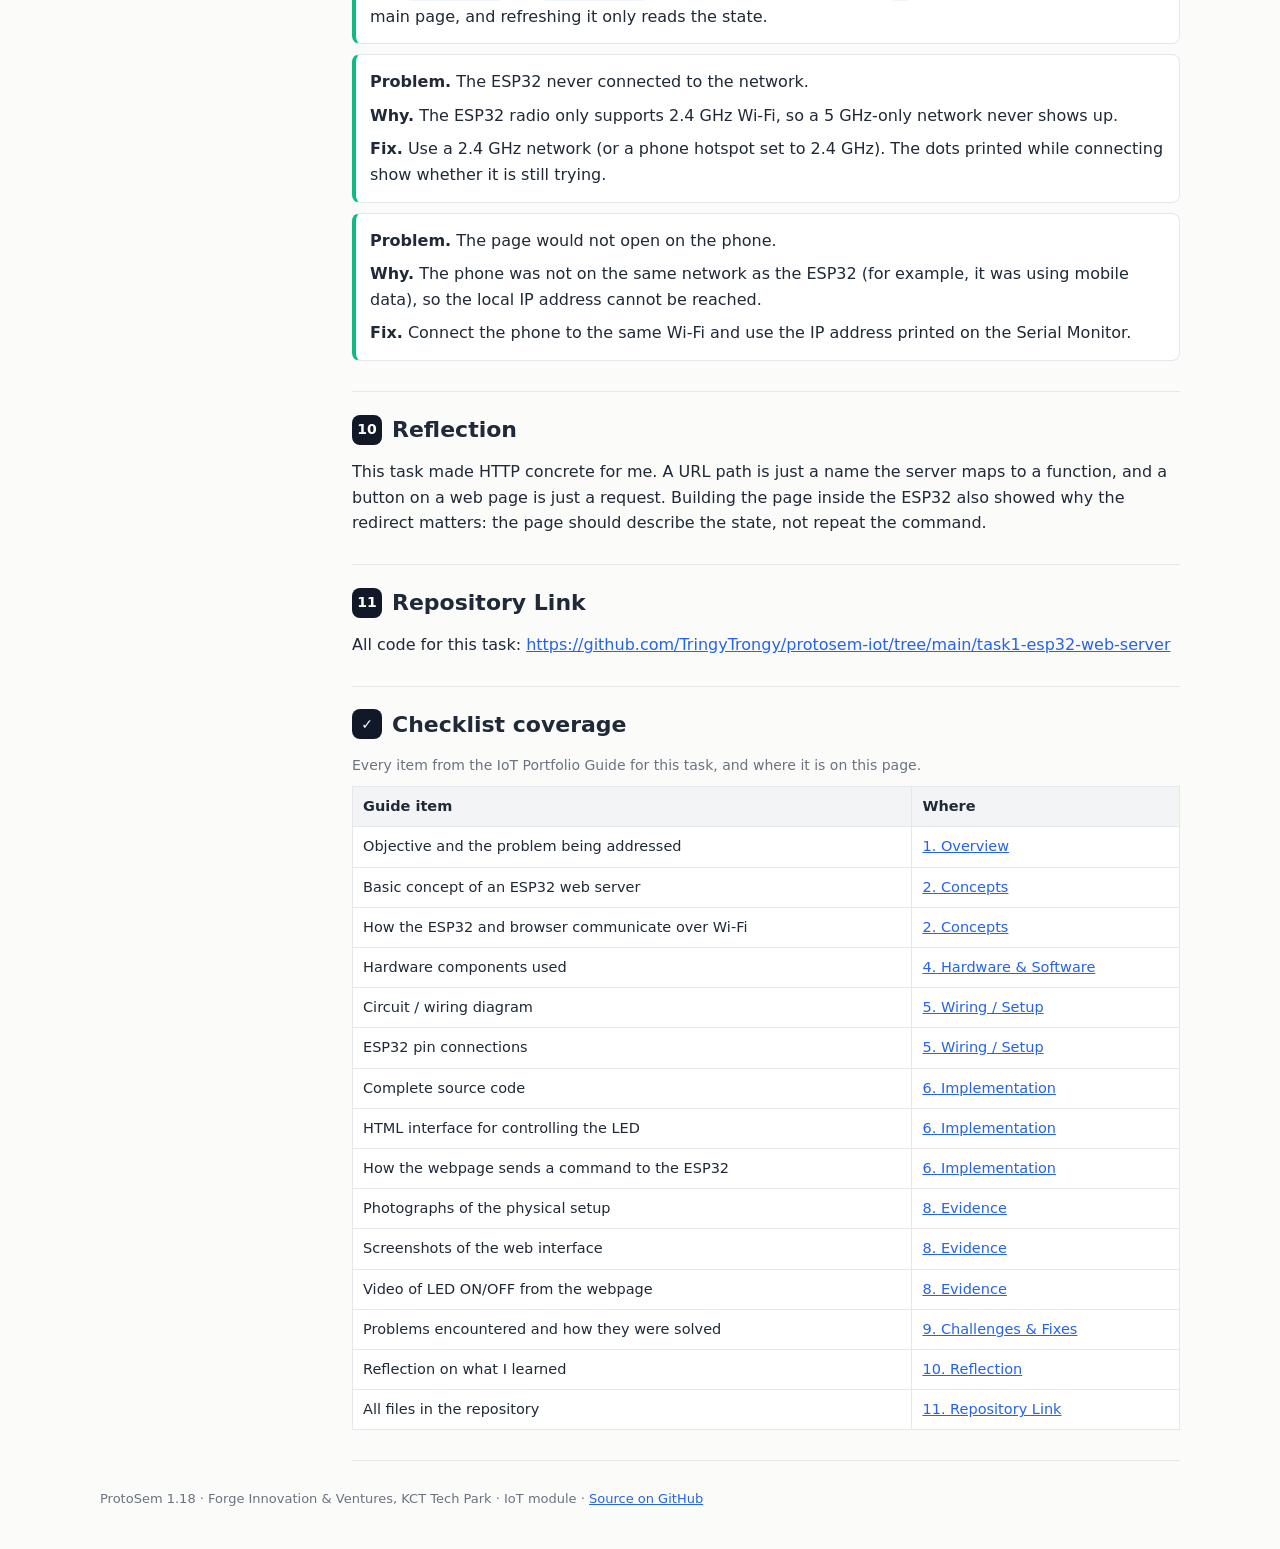
==== commit 0db8e72e: "Add rig photos and demo videos (credited to Sachin S), match Firebase firmware to the shared rig (re" ====
--- a/docs/task-1.html
+++ b/docs/task-1.html
@@ -5,7 +5,7 @@
 <meta name="viewport" content="width=device-width, initial-scale=1">
 <title>Task 1 — ESP32 Web Server &amp; HTML LED Control · ProtoSem IoT · Viswes</title>
 <meta name="description" content="Switching an LED from a phone browser through a web server running on the ESP32.">
-<link rel="stylesheet" href="assets/style.css?v=3">
+<link rel="stylesheet" href="assets/style.css?v=4">
 </head>
 <body>
 <header class="top"><div class="wrap">
@@ -109,7 +109,7 @@
 <li><b>How the page sends a command</b> — clicking <i>Turn ON</i> follows the link <code>/on</code>, which is an HTTP GET request to the ESP32. <code>server.on("/on", handleOn)</code> maps that path to <code>handleOn()</code>.</li>
 <li><b>Switching the LED</b> — <code>handleOn()</code> and <code>handleOff()</code> call <code>digitalWrite()</code> and then answer with a <b>303 redirect</b> to <code>/</code>.</li>
 <li><b>Serving requests</b> — <code>server.handleClient()</code> in <code>loop()</code> checks for new requests and answers them.</li>
-</ul></section><section id="s7"><h2><span class="num">7</span>Configuration</h2><ol><li>Open the sketch, set <code>WIFI_SSID</code> and <code>WIFI_PASS</code> to a 2.4 GHz network.</li><li>Board: <i>ESP32 Dev Module</i>; upload.</li><li>Open the Serial Monitor at 115200 baud and note the printed IP address.</li><li>On a phone connected to the same Wi-Fi, open <code>http://&lt;that IP&gt;/</code>.</li></ol><div class="callout">No cloud account is needed for this task; everything stays on the local network.</div></section><section id="s8"><h2><span class="num">8</span>Evidence</h2><div class="gallery"><figure class="shot ev" data-what="Photo of the breadboard setup"><img src="evidence/task1-setup.jpg" alt="ESP32, LED and resistor on the breadboard" onerror="this.closest('figure').classList.add('pending')"><figcaption>ESP32, LED and resistor on the breadboard</figcaption></figure><figure class="shot ev" data-what="Phone screenshot of the ESP32 page"><img src="evidence/task1-webpage.png" alt="The control page on my phone" onerror="this.closest('figure').classList.add('pending')"><figcaption>The control page on my phone</figcaption></figure><figure class="shot ev" data-what="Serial Monitor screenshot"><img src="evidence/task1-serial.png" alt="Serial Monitor: IP address and the /on, /off requests" onerror="this.closest('figure').classList.add('pending')"><figcaption>Serial Monitor: IP address and the /on, /off requests</figcaption></figure></div><figure class="shot ev" data-what="Demo video"><video controls preload="metadata" src="evidence/task1-demo.mp4" onerror="this.closest('figure').classList.add('pending')"></video><figcaption>Demo: pressing Turn ON / Turn OFF on the phone switches the LED</figcaption></figure></section><section id="s9"><h2><span class="num">9</span>Challenges &amp; Fixes</h2><div class="fix"><p><b>Problem.</b> Refreshing the page after pressing a button repeated the last command.</p><p><b>Why.</b> If <code>/on</code> returned the page directly, the browser would still be at <code>/on</code>, so a refresh sends the request again.</p><p><b>Fix.</b> <code>handleOn()</code> and <code>handleOff()</code> answer with a 303 redirect to <code>/</code>. The browser ends up on the main page, and refreshing it only reads the state.</p></div><div class="fix"><p><b>Problem.</b> The ESP32 never connected to the network.</p><p><b>Why.</b> The ESP32 radio only supports 2.4 GHz Wi-Fi, so a 5 GHz-only network never shows up.</p><p><b>Fix.</b> Use a 2.4 GHz network (or a phone hotspot set to 2.4 GHz). The dots printed while connecting show whether it is still trying.</p></div><div class="fix"><p><b>Problem.</b> The page would not open on the phone.</p><p><b>Why.</b> The phone was not on the same network as the ESP32 (for example, it was using mobile data), so the local IP address cannot be reached.</p><p><b>Fix.</b> Connect the phone to the same Wi-Fi and use the IP address printed on the Serial Monitor.</p></div></section><section id="s10"><h2><span class="num">10</span>Reflection</h2><p>This task made HTTP concrete for me. A URL path is just a name the server maps to a function, and a button on a web page is just a request. Building the page inside the ESP32 also showed why the redirect matters: the page should describe the state, not repeat the command.</p></section><section id="s11"><h2><span class="num">11</span>Repository Link</h2><p>All code for this task: <a href="https://github.com/TringyTrongy/protosem-iot/tree/main/task1-esp32-web-server">https://github.com/TringyTrongy/protosem-iot/tree/main/task1-esp32-web-server</a></p></section><section id="checklist"><h2><span class="num">✓</span>Checklist coverage</h2><p class="muted">Every item from the IoT Portfolio Guide for this task, and where it is on this page.</p><div class="tablewrap"><table class="check"><thead><tr><th>Guide item</th><th>Where</th></tr></thead><tbody><tr><td>Objective and the problem being addressed</td><td><a href="#s1">1. Overview</a></td></tr><tr><td>Basic concept of an ESP32 web server</td><td><a href="#s2">2. Concepts</a></td></tr><tr><td>How the ESP32 and browser communicate over Wi-Fi</td><td><a href="#s2">2. Concepts</a></td></tr><tr><td>Hardware components used</td><td><a href="#s4">4. Hardware &amp; Software</a></td></tr><tr><td>Circuit / wiring diagram</td><td><a href="#s5">5. Wiring / Setup</a></td></tr><tr><td>ESP32 pin connections</td><td><a href="#s5">5. Wiring / Setup</a></td></tr><tr><td>Complete source code</td><td><a href="#s6">6. Implementation</a></td></tr><tr><td>HTML interface for controlling the LED</td><td><a href="#s6">6. Implementation</a></td></tr><tr><td>How the webpage sends a command to the ESP32</td><td><a href="#s6">6. Implementation</a></td></tr><tr><td>Photographs of the physical setup</td><td><a href="#s8">8. Evidence</a></td></tr><tr><td>Screenshots of the web interface</td><td><a href="#s8">8. Evidence</a></td></tr><tr><td>Video of LED ON/OFF from the webpage</td><td><a href="#s8">8. Evidence</a></td></tr><tr><td>Problems encountered and how they were solved</td><td><a href="#s9">9. Challenges &amp; Fixes</a></td></tr><tr><td>Reflection on what I learned</td><td><a href="#s10">10. Reflection</a></td></tr><tr><td>All files in the repository</td><td><a href="#s11">11. Repository Link</a></td></tr></tbody></table></div></section></div></div>
+</ul></section><section id="s7"><h2><span class="num">7</span>Configuration</h2><ol><li>Open the sketch, set <code>WIFI_SSID</code> and <code>WIFI_PASS</code> to a 2.4 GHz network.</li><li>Board: <i>ESP32 Dev Module</i>; upload.</li><li>Open the Serial Monitor at 115200 baud and note the printed IP address.</li><li>On a phone connected to the same Wi-Fi, open <code>http://&lt;that IP&gt;/</code>.</li></ol><div class="callout">No cloud account is needed for this task; everything stays on the local network.</div></section><section id="s8"><h2><span class="num">8</span>Evidence</h2><div class="callout">Photos and videos of the hardware are from <a href="https://sachinsivapragash.github.io/sachin-portfolio/protosem-week-7">Sachin S's portfolio</a>: we built and tested this rig together, so some of them show his version of the code and dashboards. Screenshots of Adafruit IO, IFTTT and Firebase on this page are from my own accounts.</div><div class="gallery"><figure class="shot"><img src="evidence/sachin/task1-physical-led-on.jpeg" alt="ESP32 LED on, switched from the web page"><figcaption>ESP32 LED on, switched from the web page <span class="credit">Photo: <a href="https://sachinsivapragash.github.io/sachin-portfolio/protosem-week-7">Sachin S</a></span></figcaption></figure><figure class="shot"><img src="evidence/sachin/task1-physical-led-off.jpeg" alt="LED off after pressing OFF"><figcaption>LED off after pressing OFF <span class="credit">Photo: <a href="https://sachinsivapragash.github.io/sachin-portfolio/protosem-week-7">Sachin S</a></span></figcaption></figure></div><figure class="shot"><video controls preload="metadata" src="evidence/sachin/task1-demo-led-control.mp4"></video><figcaption>Demo: switching the ESP32 LED from the web page<span class="credit"> Video: <a href="https://sachinsivapragash.github.io/sachin-portfolio/protosem-week-7">Sachin S</a></span></figcaption></figure><div class="gallery"><figure class="shot ev" data-what="Photo of the breadboard setup"><img src="evidence/task1-setup.jpg" alt="ESP32, LED and resistor on the breadboard" onerror="this.closest('figure').classList.add('pending')"><figcaption>ESP32, LED and resistor on the breadboard</figcaption></figure><figure class="shot ev" data-what="Phone screenshot of the ESP32 page"><img src="evidence/task1-webpage.png" alt="The control page on my phone" onerror="this.closest('figure').classList.add('pending')"><figcaption>The control page on my phone</figcaption></figure><figure class="shot ev" data-what="Serial Monitor screenshot"><img src="evidence/task1-serial.png" alt="Serial Monitor: IP address and the /on, /off requests" onerror="this.closest('figure').classList.add('pending')"><figcaption>Serial Monitor: IP address and the /on, /off requests</figcaption></figure></div><figure class="shot ev" data-what="Demo video"><video controls preload="metadata" src="evidence/task1-demo.mp4" onerror="this.closest('figure').classList.add('pending')"></video><figcaption>Demo: pressing Turn ON / Turn OFF on the phone switches the LED</figcaption></figure></section><section id="s9"><h2><span class="num">9</span>Challenges &amp; Fixes</h2><div class="fix"><p><b>Problem.</b> Refreshing the page after pressing a button repeated the last command.</p><p><b>Why.</b> If <code>/on</code> returned the page directly, the browser would still be at <code>/on</code>, so a refresh sends the request again.</p><p><b>Fix.</b> <code>handleOn()</code> and <code>handleOff()</code> answer with a 303 redirect to <code>/</code>. The browser ends up on the main page, and refreshing it only reads the state.</p></div><div class="fix"><p><b>Problem.</b> The ESP32 never connected to the network.</p><p><b>Why.</b> The ESP32 radio only supports 2.4 GHz Wi-Fi, so a 5 GHz-only network never shows up.</p><p><b>Fix.</b> Use a 2.4 GHz network (or a phone hotspot set to 2.4 GHz). The dots printed while connecting show whether it is still trying.</p></div><div class="fix"><p><b>Problem.</b> The page would not open on the phone.</p><p><b>Why.</b> The phone was not on the same network as the ESP32 (for example, it was using mobile data), so the local IP address cannot be reached.</p><p><b>Fix.</b> Connect the phone to the same Wi-Fi and use the IP address printed on the Serial Monitor.</p></div></section><section id="s10"><h2><span class="num">10</span>Reflection</h2><p>This task made HTTP concrete for me. A URL path is just a name the server maps to a function, and a button on a web page is just a request. Building the page inside the ESP32 also showed why the redirect matters: the page should describe the state, not repeat the command.</p></section><section id="s11"><h2><span class="num">11</span>Repository Link</h2><p>All code for this task: <a href="https://github.com/TringyTrongy/protosem-iot/tree/main/task1-esp32-web-server">https://github.com/TringyTrongy/protosem-iot/tree/main/task1-esp32-web-server</a></p></section><section id="checklist"><h2><span class="num">✓</span>Checklist coverage</h2><p class="muted">Every item from the IoT Portfolio Guide for this task, and where it is on this page.</p><div class="tablewrap"><table class="check"><thead><tr><th>Guide item</th><th>Where</th></tr></thead><tbody><tr><td>Objective and the problem being addressed</td><td><a href="#s1">1. Overview</a></td></tr><tr><td>Basic concept of an ESP32 web server</td><td><a href="#s2">2. Concepts</a></td></tr><tr><td>How the ESP32 and browser communicate over Wi-Fi</td><td><a href="#s2">2. Concepts</a></td></tr><tr><td>Hardware components used</td><td><a href="#s4">4. Hardware &amp; Software</a></td></tr><tr><td>Circuit / wiring diagram</td><td><a href="#s5">5. Wiring / Setup</a></td></tr><tr><td>ESP32 pin connections</td><td><a href="#s5">5. Wiring / Setup</a></td></tr><tr><td>Complete source code</td><td><a href="#s6">6. Implementation</a></td></tr><tr><td>HTML interface for controlling the LED</td><td><a href="#s6">6. Implementation</a></td></tr><tr><td>How the webpage sends a command to the ESP32</td><td><a href="#s6">6. Implementation</a></td></tr><tr><td>Photographs of the physical setup</td><td><a href="#s8">8. Evidence</a></td></tr><tr><td>Screenshots of the web interface</td><td><a href="#s8">8. Evidence</a></td></tr><tr><td>Video of LED ON/OFF from the webpage</td><td><a href="#s8">8. Evidence</a></td></tr><tr><td>Problems encountered and how they were solved</td><td><a href="#s9">9. Challenges &amp; Fixes</a></td></tr><tr><td>Reflection on what I learned</td><td><a href="#s10">10. Reflection</a></td></tr><tr><td>All files in the repository</td><td><a href="#s11">11. Repository Link</a></td></tr></tbody></table></div></section></div></div>
 </main>
 <footer class="wrap foot">ProtoSem 1.18 · Forge Innovation &amp; Ventures, KCT Tech Park · IoT module · <a href="https://github.com/TringyTrongy/protosem-iot">Source on GitHub</a></footer>
 </body>
--- a/docs/assets/style.css
+++ b/docs/assets/style.css
@@ -66,3 +66,6 @@
 p,li,td,figcaption{overflow-wrap:break-word}
 :not(pre)>code{overflow-wrap:anywhere}
 section{scroll-margin-top:70px}
+figure.pending{display:none}
+.credit{display:block;font-size:12px;color:#94a3b8;margin-top:2px}
+.credit a{color:#64748b}
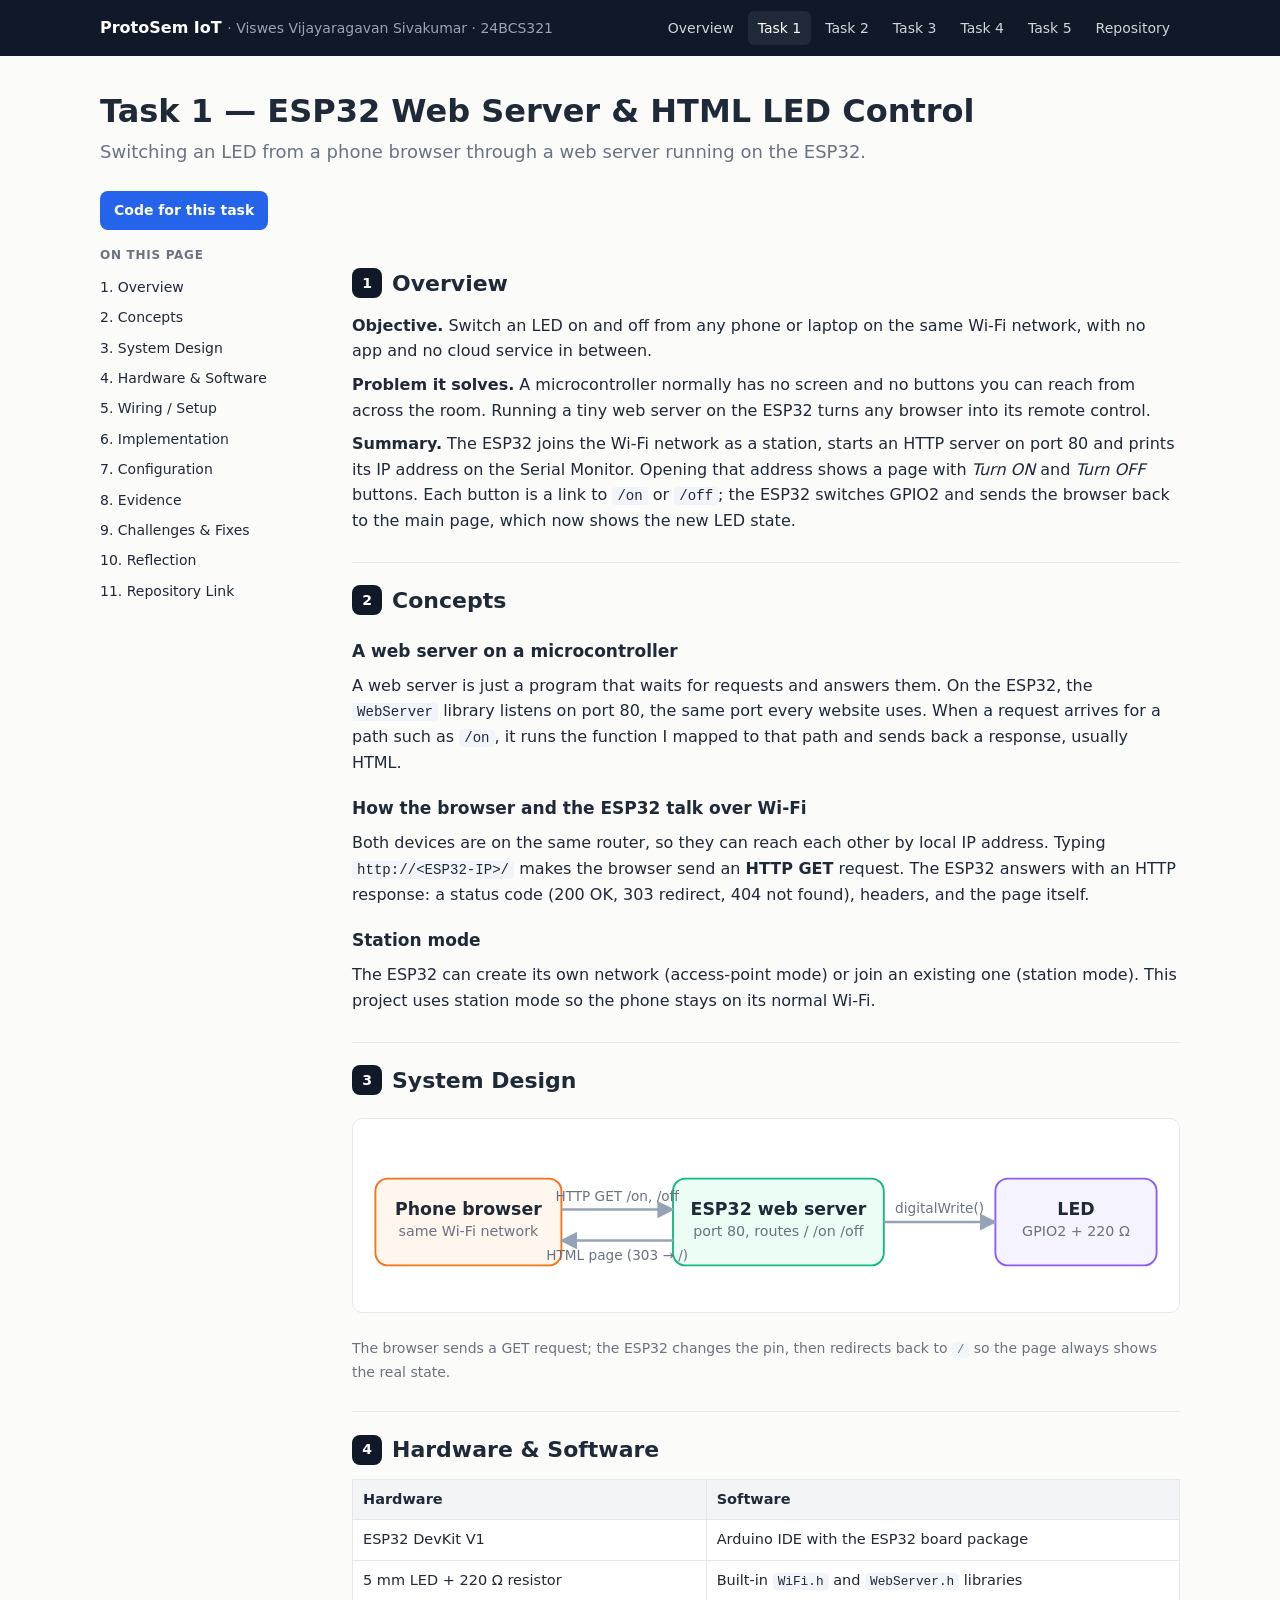
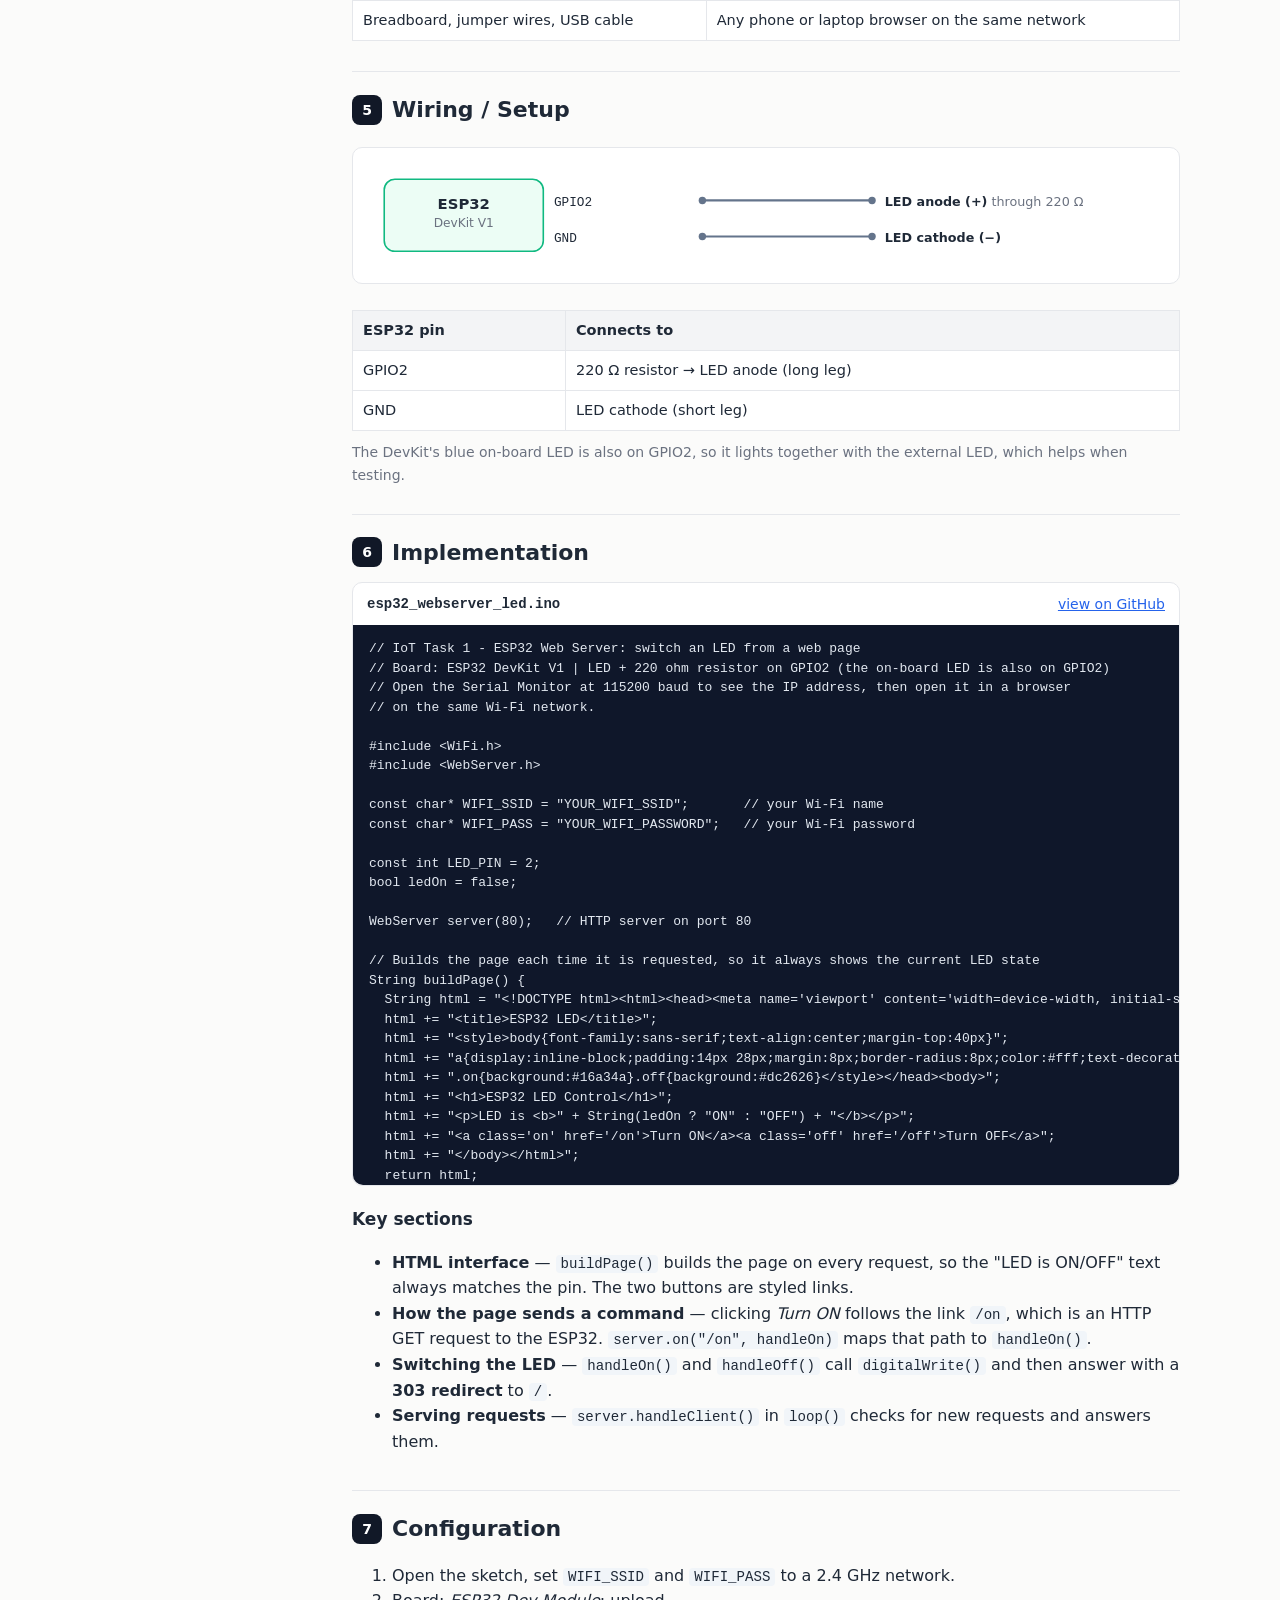
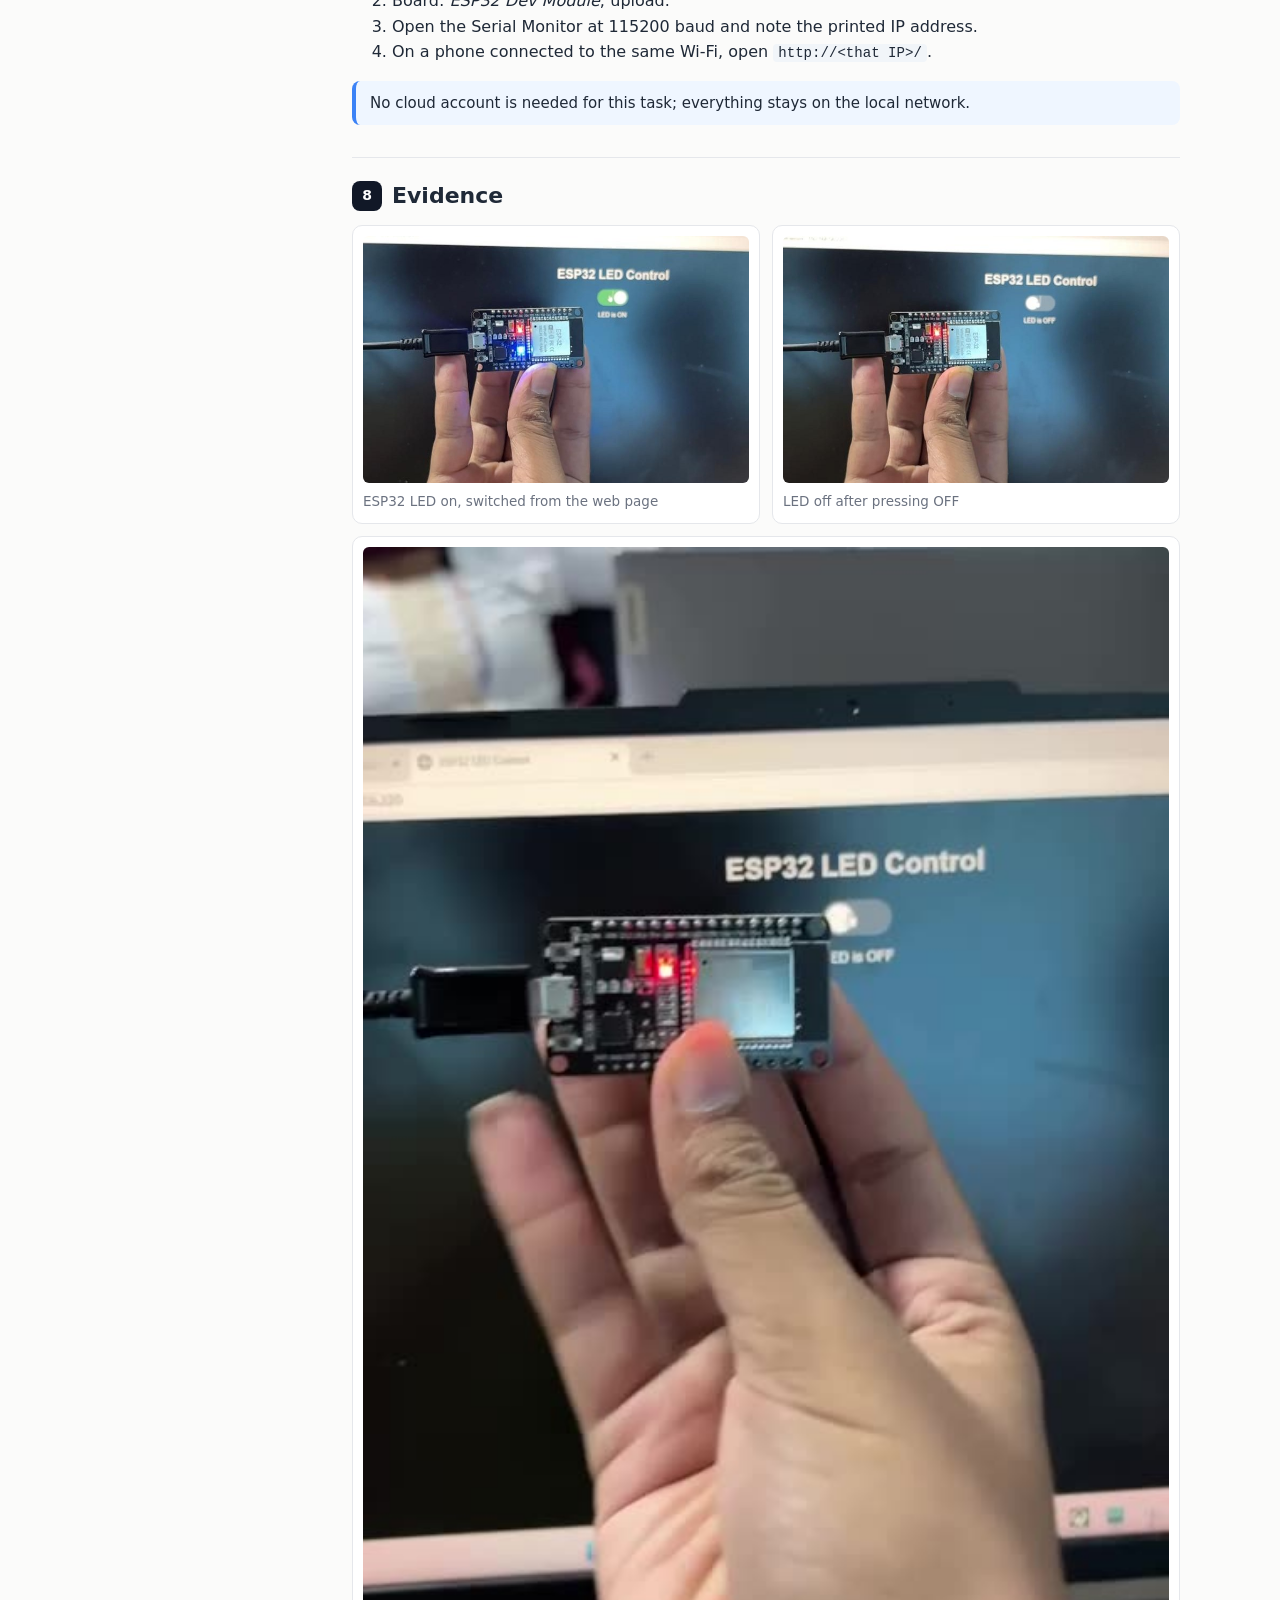
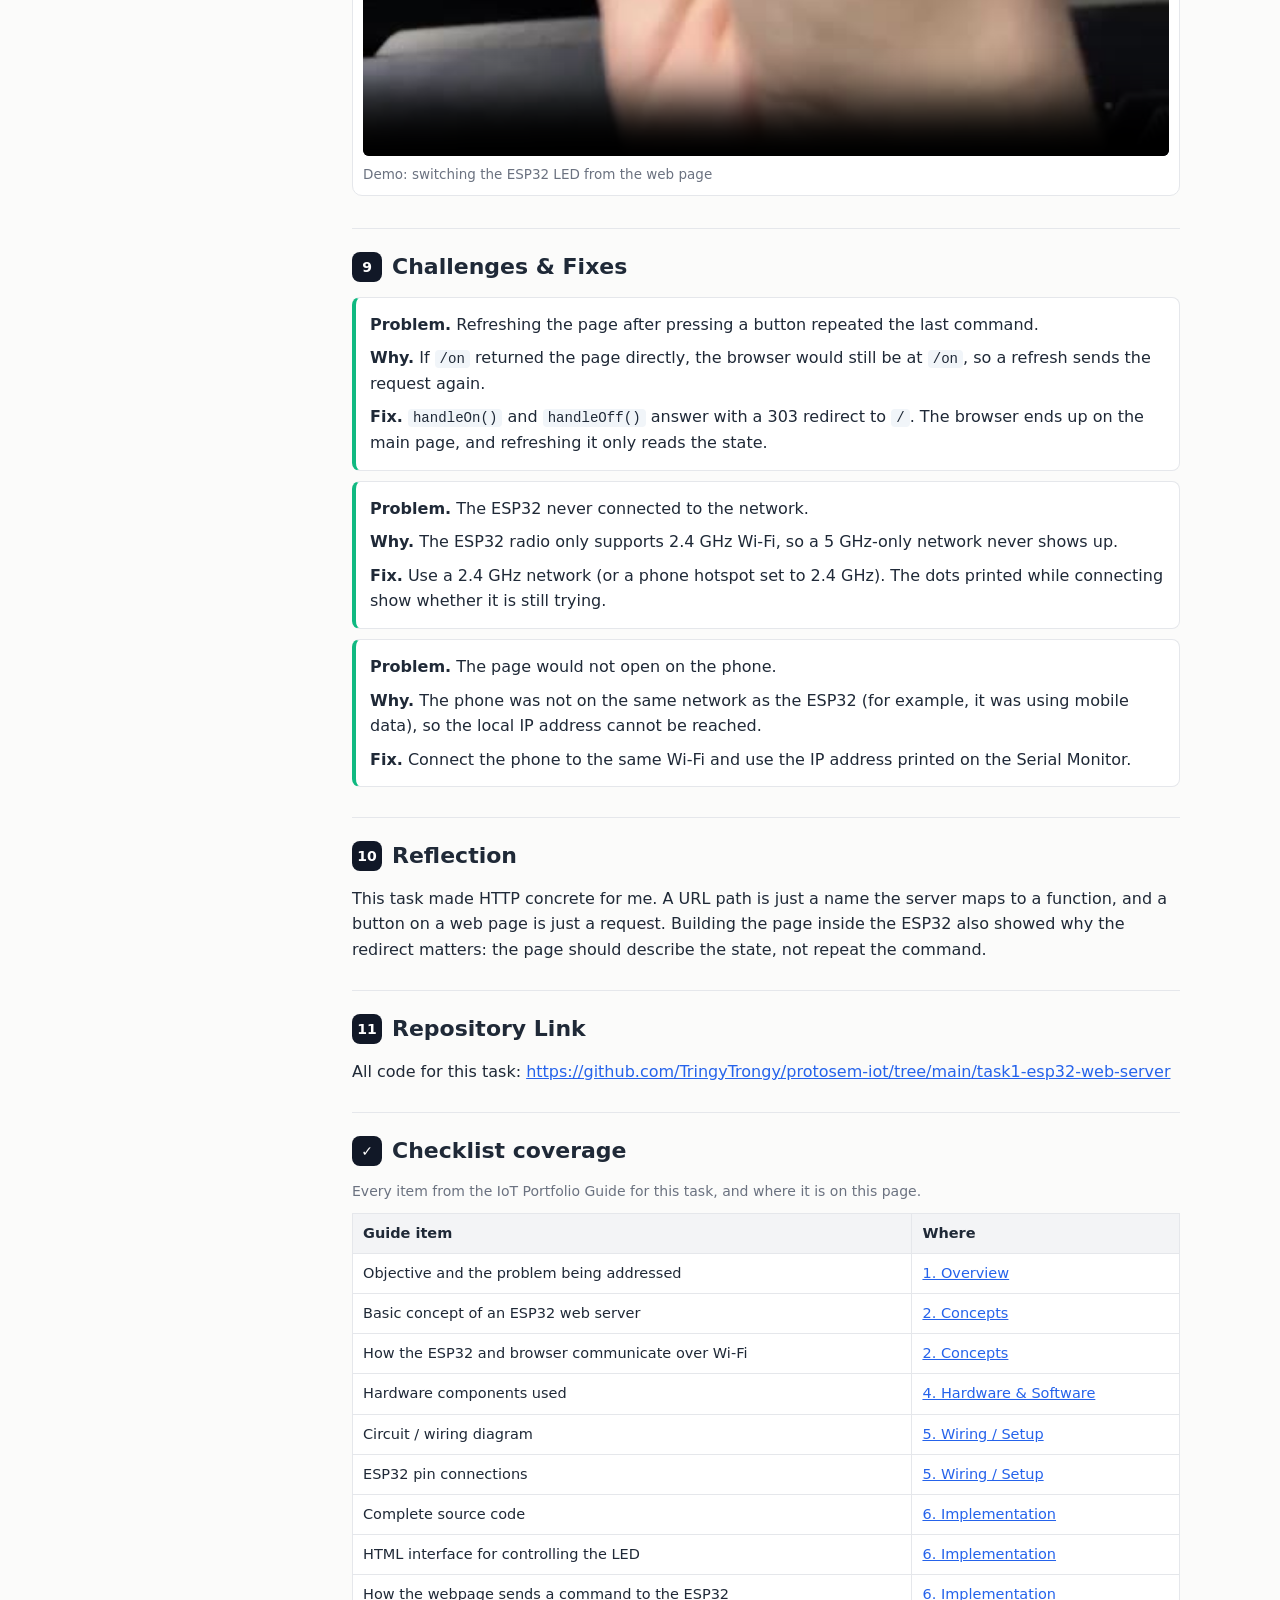
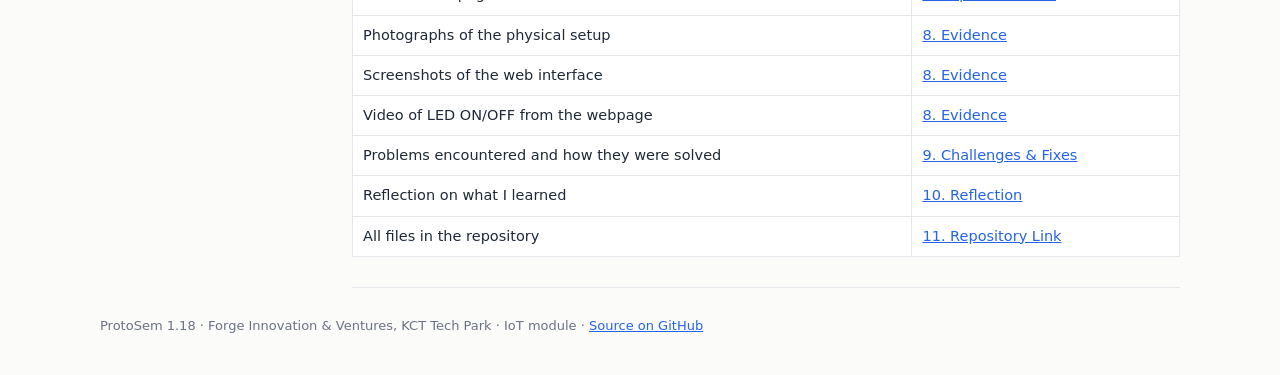
==== commit c818dd2b: "Tighter crops on photos and screenshots, video posters, tidy evidence folder Co-Authored-By: Claude " ====
--- a/docs/task-1.html
+++ b/docs/task-1.html
@@ -109,7 +109,7 @@
 <li><b>How the page sends a command</b> — clicking <i>Turn ON</i> follows the link <code>/on</code>, which is an HTTP GET request to the ESP32. <code>server.on("/on", handleOn)</code> maps that path to <code>handleOn()</code>.</li>
 <li><b>Switching the LED</b> — <code>handleOn()</code> and <code>handleOff()</code> call <code>digitalWrite()</code> and then answer with a <b>303 redirect</b> to <code>/</code>.</li>
 <li><b>Serving requests</b> — <code>server.handleClient()</code> in <code>loop()</code> checks for new requests and answers them.</li>
-</ul></section><section id="s7"><h2><span class="num">7</span>Configuration</h2><ol><li>Open the sketch, set <code>WIFI_SSID</code> and <code>WIFI_PASS</code> to a 2.4 GHz network.</li><li>Board: <i>ESP32 Dev Module</i>; upload.</li><li>Open the Serial Monitor at 115200 baud and note the printed IP address.</li><li>On a phone connected to the same Wi-Fi, open <code>http://&lt;that IP&gt;/</code>.</li></ol><div class="callout">No cloud account is needed for this task; everything stays on the local network.</div></section><section id="s8"><h2><span class="num">8</span>Evidence</h2><div class="callout">Photos and videos of the hardware are from <a href="https://sachinsivapragash.github.io/sachin-portfolio/protosem-week-7">Sachin S's portfolio</a>: we built and tested this rig together, so some of them show his version of the code and dashboards. Screenshots of Adafruit IO, IFTTT and Firebase on this page are from my own accounts.</div><div class="gallery"><figure class="shot"><img src="evidence/sachin/task1-physical-led-on.jpeg" alt="ESP32 LED on, switched from the web page"><figcaption>ESP32 LED on, switched from the web page <span class="credit">Photo: <a href="https://sachinsivapragash.github.io/sachin-portfolio/protosem-week-7">Sachin S</a></span></figcaption></figure><figure class="shot"><img src="evidence/sachin/task1-physical-led-off.jpeg" alt="LED off after pressing OFF"><figcaption>LED off after pressing OFF <span class="credit">Photo: <a href="https://sachinsivapragash.github.io/sachin-portfolio/protosem-week-7">Sachin S</a></span></figcaption></figure></div><figure class="shot"><video controls preload="metadata" src="evidence/sachin/task1-demo-led-control.mp4"></video><figcaption>Demo: switching the ESP32 LED from the web page<span class="credit"> Video: <a href="https://sachinsivapragash.github.io/sachin-portfolio/protosem-week-7">Sachin S</a></span></figcaption></figure><div class="gallery"><figure class="shot ev" data-what="Photo of the breadboard setup"><img src="evidence/task1-setup.jpg" alt="ESP32, LED and resistor on the breadboard" onerror="this.closest('figure').classList.add('pending')"><figcaption>ESP32, LED and resistor on the breadboard</figcaption></figure><figure class="shot ev" data-what="Phone screenshot of the ESP32 page"><img src="evidence/task1-webpage.png" alt="The control page on my phone" onerror="this.closest('figure').classList.add('pending')"><figcaption>The control page on my phone</figcaption></figure><figure class="shot ev" data-what="Serial Monitor screenshot"><img src="evidence/task1-serial.png" alt="Serial Monitor: IP address and the /on, /off requests" onerror="this.closest('figure').classList.add('pending')"><figcaption>Serial Monitor: IP address and the /on, /off requests</figcaption></figure></div><figure class="shot ev" data-what="Demo video"><video controls preload="metadata" src="evidence/task1-demo.mp4" onerror="this.closest('figure').classList.add('pending')"></video><figcaption>Demo: pressing Turn ON / Turn OFF on the phone switches the LED</figcaption></figure></section><section id="s9"><h2><span class="num">9</span>Challenges &amp; Fixes</h2><div class="fix"><p><b>Problem.</b> Refreshing the page after pressing a button repeated the last command.</p><p><b>Why.</b> If <code>/on</code> returned the page directly, the browser would still be at <code>/on</code>, so a refresh sends the request again.</p><p><b>Fix.</b> <code>handleOn()</code> and <code>handleOff()</code> answer with a 303 redirect to <code>/</code>. The browser ends up on the main page, and refreshing it only reads the state.</p></div><div class="fix"><p><b>Problem.</b> The ESP32 never connected to the network.</p><p><b>Why.</b> The ESP32 radio only supports 2.4 GHz Wi-Fi, so a 5 GHz-only network never shows up.</p><p><b>Fix.</b> Use a 2.4 GHz network (or a phone hotspot set to 2.4 GHz). The dots printed while connecting show whether it is still trying.</p></div><div class="fix"><p><b>Problem.</b> The page would not open on the phone.</p><p><b>Why.</b> The phone was not on the same network as the ESP32 (for example, it was using mobile data), so the local IP address cannot be reached.</p><p><b>Fix.</b> Connect the phone to the same Wi-Fi and use the IP address printed on the Serial Monitor.</p></div></section><section id="s10"><h2><span class="num">10</span>Reflection</h2><p>This task made HTTP concrete for me. A URL path is just a name the server maps to a function, and a button on a web page is just a request. Building the page inside the ESP32 also showed why the redirect matters: the page should describe the state, not repeat the command.</p></section><section id="s11"><h2><span class="num">11</span>Repository Link</h2><p>All code for this task: <a href="https://github.com/TringyTrongy/protosem-iot/tree/main/task1-esp32-web-server">https://github.com/TringyTrongy/protosem-iot/tree/main/task1-esp32-web-server</a></p></section><section id="checklist"><h2><span class="num">✓</span>Checklist coverage</h2><p class="muted">Every item from the IoT Portfolio Guide for this task, and where it is on this page.</p><div class="tablewrap"><table class="check"><thead><tr><th>Guide item</th><th>Where</th></tr></thead><tbody><tr><td>Objective and the problem being addressed</td><td><a href="#s1">1. Overview</a></td></tr><tr><td>Basic concept of an ESP32 web server</td><td><a href="#s2">2. Concepts</a></td></tr><tr><td>How the ESP32 and browser communicate over Wi-Fi</td><td><a href="#s2">2. Concepts</a></td></tr><tr><td>Hardware components used</td><td><a href="#s4">4. Hardware &amp; Software</a></td></tr><tr><td>Circuit / wiring diagram</td><td><a href="#s5">5. Wiring / Setup</a></td></tr><tr><td>ESP32 pin connections</td><td><a href="#s5">5. Wiring / Setup</a></td></tr><tr><td>Complete source code</td><td><a href="#s6">6. Implementation</a></td></tr><tr><td>HTML interface for controlling the LED</td><td><a href="#s6">6. Implementation</a></td></tr><tr><td>How the webpage sends a command to the ESP32</td><td><a href="#s6">6. Implementation</a></td></tr><tr><td>Photographs of the physical setup</td><td><a href="#s8">8. Evidence</a></td></tr><tr><td>Screenshots of the web interface</td><td><a href="#s8">8. Evidence</a></td></tr><tr><td>Video of LED ON/OFF from the webpage</td><td><a href="#s8">8. Evidence</a></td></tr><tr><td>Problems encountered and how they were solved</td><td><a href="#s9">9. Challenges &amp; Fixes</a></td></tr><tr><td>Reflection on what I learned</td><td><a href="#s10">10. Reflection</a></td></tr><tr><td>All files in the repository</td><td><a href="#s11">11. Repository Link</a></td></tr></tbody></table></div></section></div></div>
+</ul></section><section id="s7"><h2><span class="num">7</span>Configuration</h2><ol><li>Open the sketch, set <code>WIFI_SSID</code> and <code>WIFI_PASS</code> to a 2.4 GHz network.</li><li>Board: <i>ESP32 Dev Module</i>; upload.</li><li>Open the Serial Monitor at 115200 baud and note the printed IP address.</li><li>On a phone connected to the same Wi-Fi, open <code>http://&lt;that IP&gt;/</code>.</li></ol><div class="callout">No cloud account is needed for this task; everything stays on the local network.</div></section><section id="s8"><h2><span class="num">8</span>Evidence</h2><div class="gallery"><figure class="shot"><img src="evidence/rig/task1-physical-led-on.jpeg" alt="ESP32 LED on, switched from the web page"><figcaption>ESP32 LED on, switched from the web page</figcaption></figure><figure class="shot"><img src="evidence/rig/task1-physical-led-off.jpeg" alt="LED off after pressing OFF"><figcaption>LED off after pressing OFF</figcaption></figure></div><figure class="shot"><video controls preload="metadata" poster="evidence/rig/task1-demo-led-control-poster.jpg" src="evidence/rig/task1-demo-led-control.mp4"></video><figcaption>Demo: switching the ESP32 LED from the web page</figcaption></figure><div class="gallery"><figure class="shot ev" data-what="Photo of the breadboard setup"><img src="evidence/task1-setup.jpg" alt="ESP32, LED and resistor on the breadboard" onerror="this.closest('figure').classList.add('pending')"><figcaption>ESP32, LED and resistor on the breadboard</figcaption></figure><figure class="shot ev" data-what="Phone screenshot of the ESP32 page"><img src="evidence/task1-webpage.png" alt="The control page on my phone" onerror="this.closest('figure').classList.add('pending')"><figcaption>The control page on my phone</figcaption></figure><figure class="shot ev" data-what="Serial Monitor screenshot"><img src="evidence/task1-serial.png" alt="Serial Monitor: IP address and the /on, /off requests" onerror="this.closest('figure').classList.add('pending')"><figcaption>Serial Monitor: IP address and the /on, /off requests</figcaption></figure></div><figure class="shot ev" data-what="Demo video"><video controls preload="metadata" src="evidence/task1-demo.mp4" onerror="this.closest('figure').classList.add('pending')"></video><figcaption>Demo: pressing Turn ON / Turn OFF on the phone switches the LED</figcaption></figure></section><section id="s9"><h2><span class="num">9</span>Challenges &amp; Fixes</h2><div class="fix"><p><b>Problem.</b> Refreshing the page after pressing a button repeated the last command.</p><p><b>Why.</b> If <code>/on</code> returned the page directly, the browser would still be at <code>/on</code>, so a refresh sends the request again.</p><p><b>Fix.</b> <code>handleOn()</code> and <code>handleOff()</code> answer with a 303 redirect to <code>/</code>. The browser ends up on the main page, and refreshing it only reads the state.</p></div><div class="fix"><p><b>Problem.</b> The ESP32 never connected to the network.</p><p><b>Why.</b> The ESP32 radio only supports 2.4 GHz Wi-Fi, so a 5 GHz-only network never shows up.</p><p><b>Fix.</b> Use a 2.4 GHz network (or a phone hotspot set to 2.4 GHz). The dots printed while connecting show whether it is still trying.</p></div><div class="fix"><p><b>Problem.</b> The page would not open on the phone.</p><p><b>Why.</b> The phone was not on the same network as the ESP32 (for example, it was using mobile data), so the local IP address cannot be reached.</p><p><b>Fix.</b> Connect the phone to the same Wi-Fi and use the IP address printed on the Serial Monitor.</p></div></section><section id="s10"><h2><span class="num">10</span>Reflection</h2><p>This task made HTTP concrete for me. A URL path is just a name the server maps to a function, and a button on a web page is just a request. Building the page inside the ESP32 also showed why the redirect matters: the page should describe the state, not repeat the command.</p></section><section id="s11"><h2><span class="num">11</span>Repository Link</h2><p>All code for this task: <a href="https://github.com/TringyTrongy/protosem-iot/tree/main/task1-esp32-web-server">https://github.com/TringyTrongy/protosem-iot/tree/main/task1-esp32-web-server</a></p></section><section id="checklist"><h2><span class="num">✓</span>Checklist coverage</h2><p class="muted">Every item from the IoT Portfolio Guide for this task, and where it is on this page.</p><div class="tablewrap"><table class="check"><thead><tr><th>Guide item</th><th>Where</th></tr></thead><tbody><tr><td>Objective and the problem being addressed</td><td><a href="#s1">1. Overview</a></td></tr><tr><td>Basic concept of an ESP32 web server</td><td><a href="#s2">2. Concepts</a></td></tr><tr><td>How the ESP32 and browser communicate over Wi-Fi</td><td><a href="#s2">2. Concepts</a></td></tr><tr><td>Hardware components used</td><td><a href="#s4">4. Hardware &amp; Software</a></td></tr><tr><td>Circuit / wiring diagram</td><td><a href="#s5">5. Wiring / Setup</a></td></tr><tr><td>ESP32 pin connections</td><td><a href="#s5">5. Wiring / Setup</a></td></tr><tr><td>Complete source code</td><td><a href="#s6">6. Implementation</a></td></tr><tr><td>HTML interface for controlling the LED</td><td><a href="#s6">6. Implementation</a></td></tr><tr><td>How the webpage sends a command to the ESP32</td><td><a href="#s6">6. Implementation</a></td></tr><tr><td>Photographs of the physical setup</td><td><a href="#s8">8. Evidence</a></td></tr><tr><td>Screenshots of the web interface</td><td><a href="#s8">8. Evidence</a></td></tr><tr><td>Video of LED ON/OFF from the webpage</td><td><a href="#s8">8. Evidence</a></td></tr><tr><td>Problems encountered and how they were solved</td><td><a href="#s9">9. Challenges &amp; Fixes</a></td></tr><tr><td>Reflection on what I learned</td><td><a href="#s10">10. Reflection</a></td></tr><tr><td>All files in the repository</td><td><a href="#s11">11. Repository Link</a></td></tr></tbody></table></div></section></div></div>
 </main>
 <footer class="wrap foot">ProtoSem 1.18 · Forge Innovation &amp; Ventures, KCT Tech Park · IoT module · <a href="https://github.com/TringyTrongy/protosem-iot">Source on GitHub</a></footer>
 </body>
--- a/docs/assets/style.css
+++ b/docs/assets/style.css
@@ -67,5 +67,3 @@
 :not(pre)>code{overflow-wrap:anywhere}
 section{scroll-margin-top:70px}
 figure.pending{display:none}
-.credit{display:block;font-size:12px;color:#94a3b8;margin-top:2px}
-.credit a{color:#64748b}
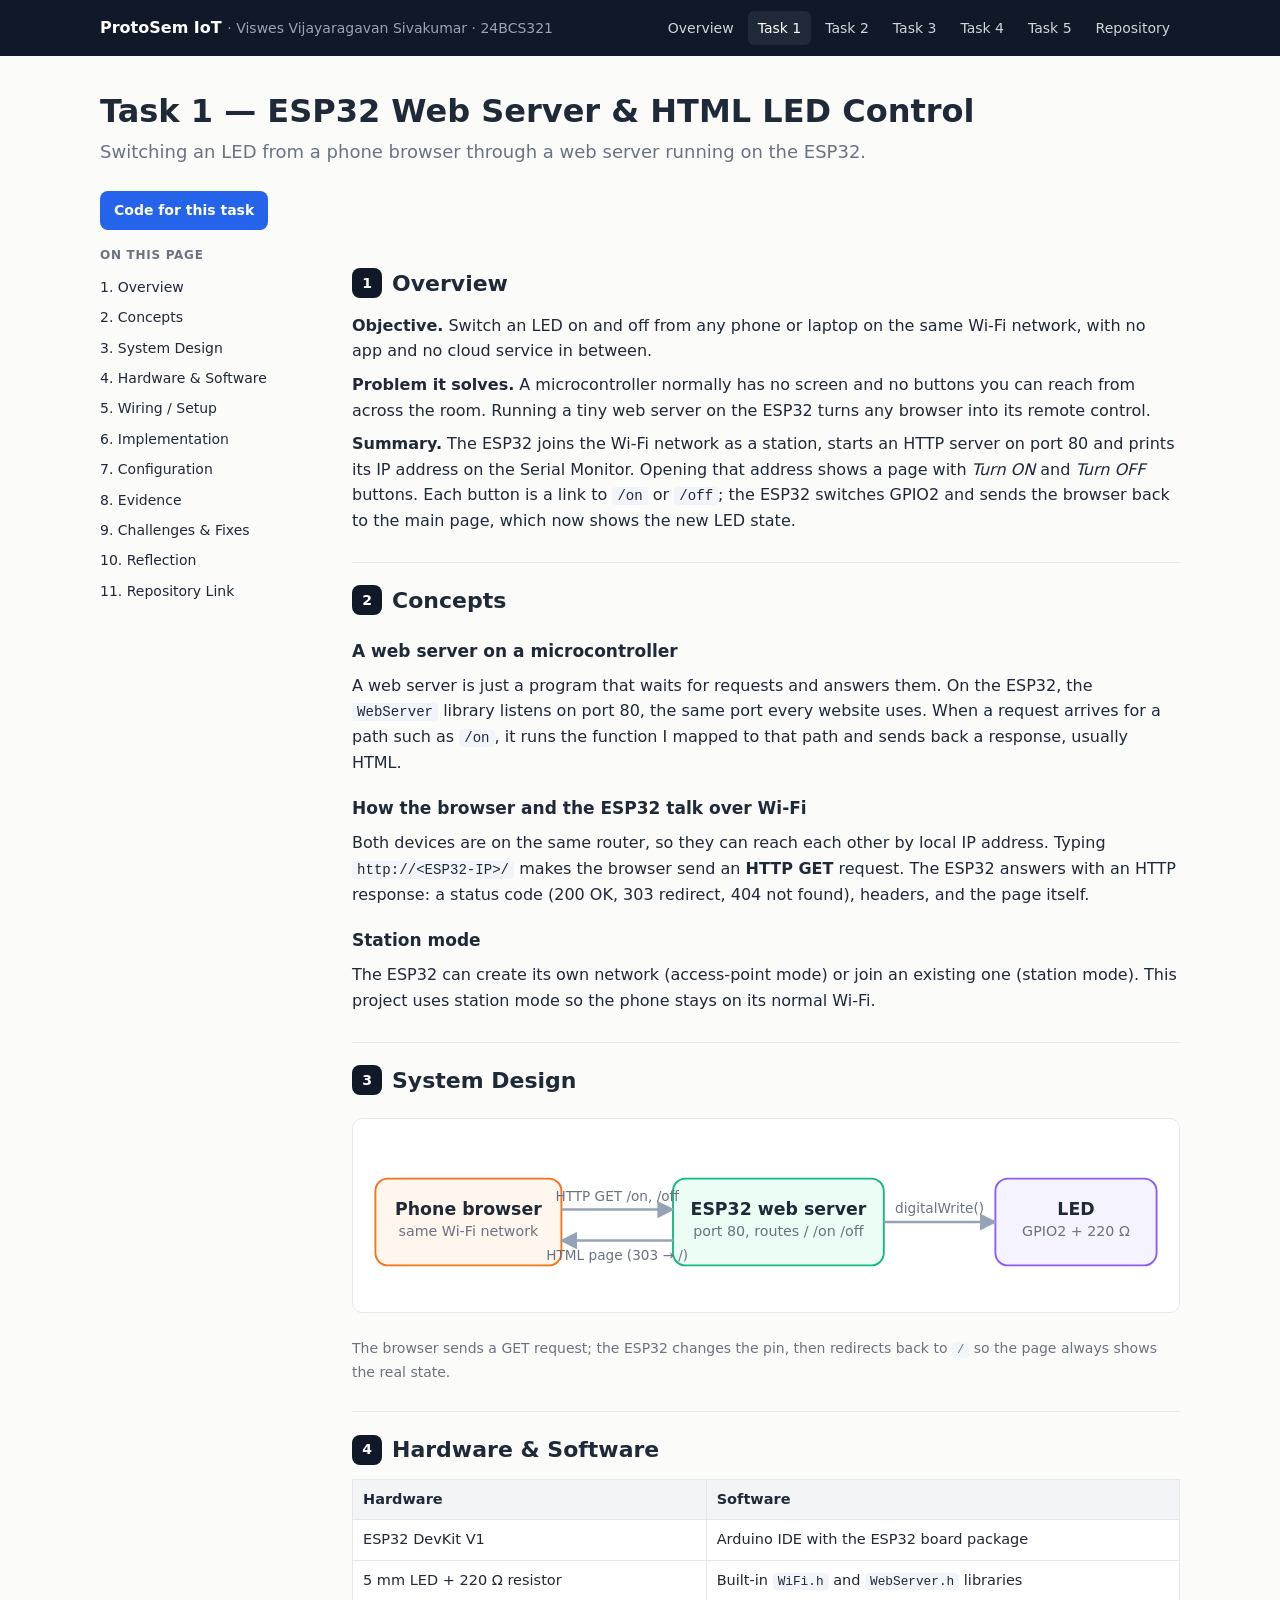
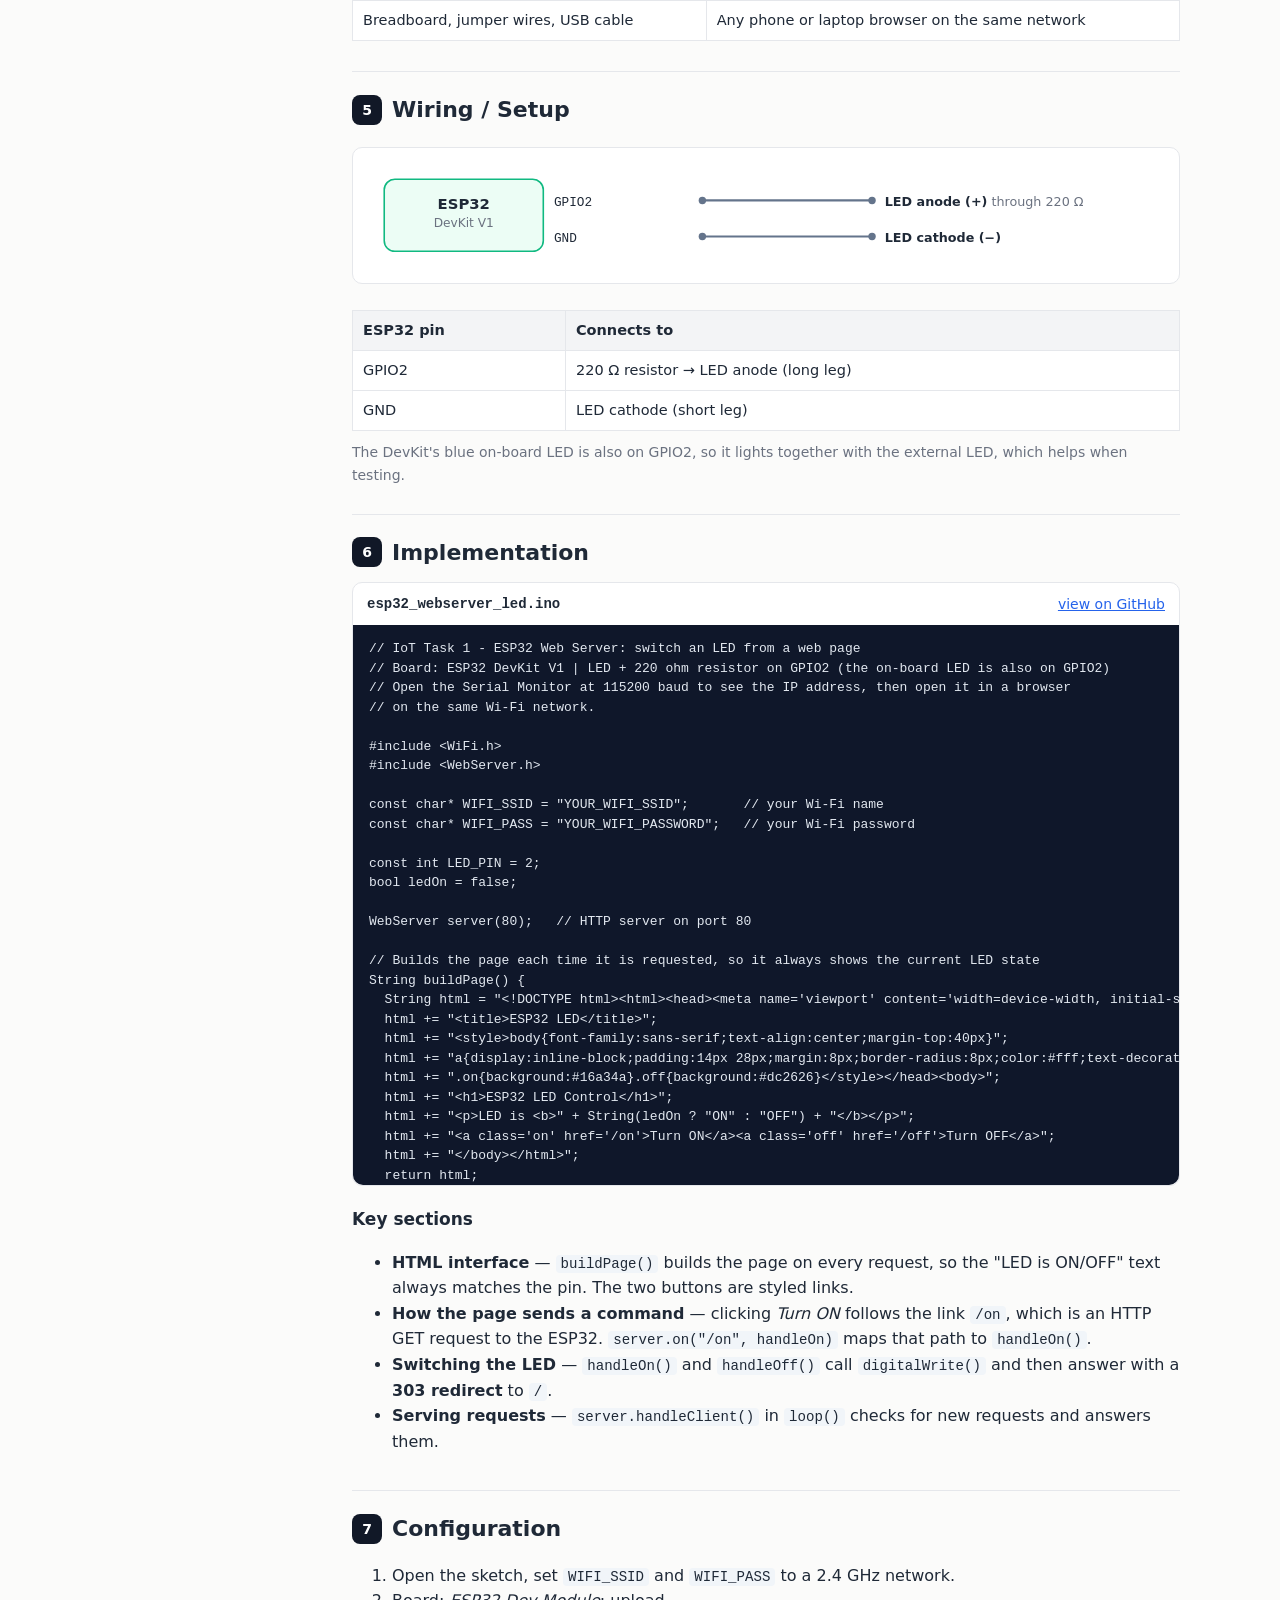
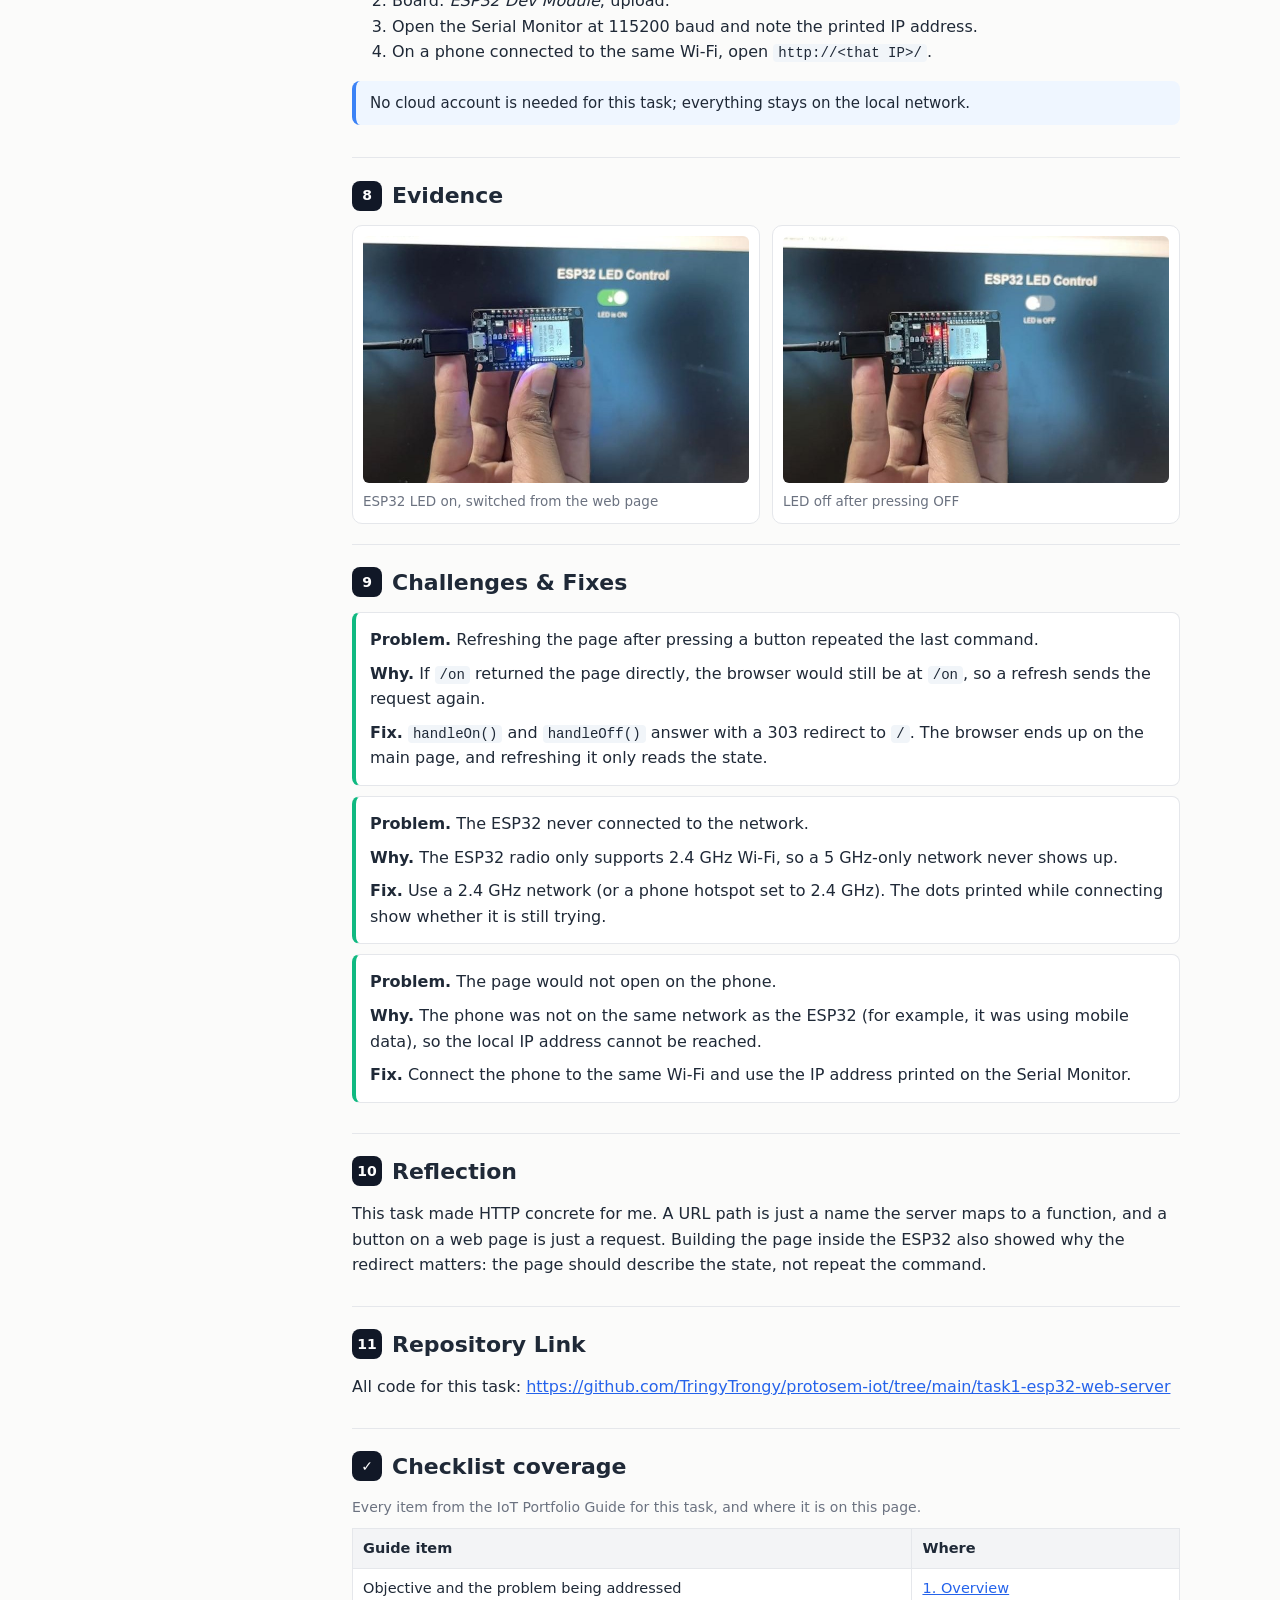
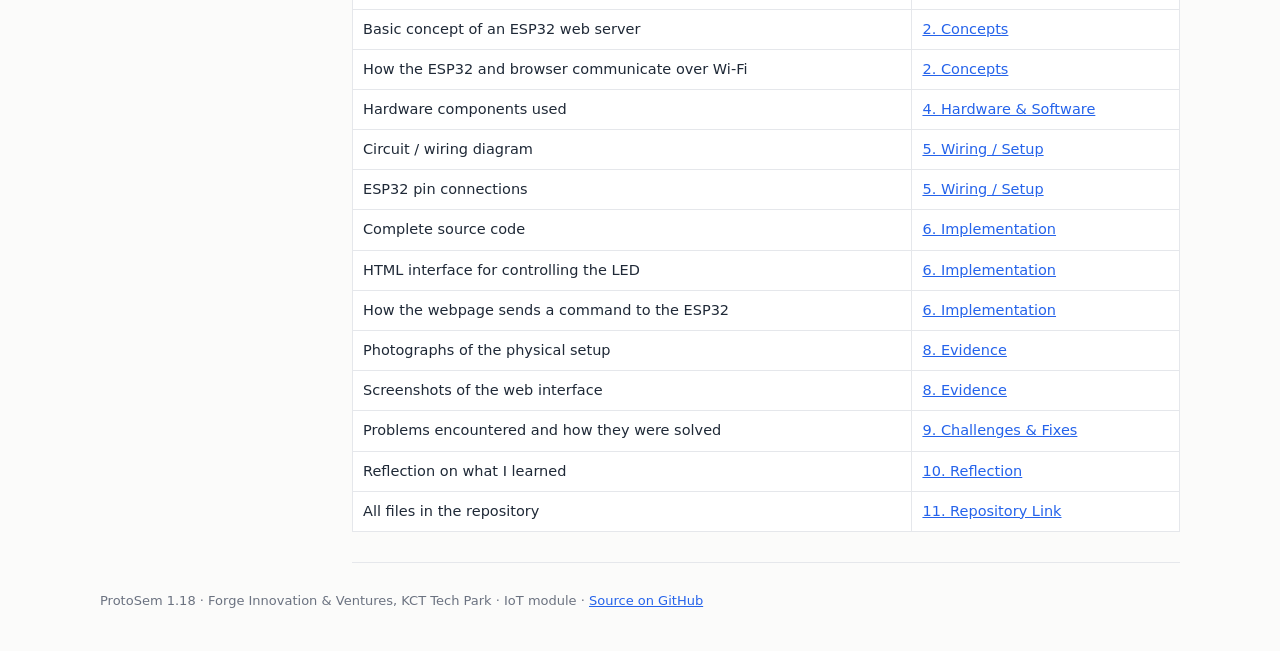
==== commit 1535b5be: "Remove all videos Co-Authored-By: Claude Opus 5.5 <noreply@anthropic.com> Claude-Session: https://cl" ====
--- a/docs/task-1.html
+++ b/docs/task-1.html
@@ -109,7 +109,7 @@
 <li><b>How the page sends a command</b> — clicking <i>Turn ON</i> follows the link <code>/on</code>, which is an HTTP GET request to the ESP32. <code>server.on("/on", handleOn)</code> maps that path to <code>handleOn()</code>.</li>
 <li><b>Switching the LED</b> — <code>handleOn()</code> and <code>handleOff()</code> call <code>digitalWrite()</code> and then answer with a <b>303 redirect</b> to <code>/</code>.</li>
 <li><b>Serving requests</b> — <code>server.handleClient()</code> in <code>loop()</code> checks for new requests and answers them.</li>
-</ul></section><section id="s7"><h2><span class="num">7</span>Configuration</h2><ol><li>Open the sketch, set <code>WIFI_SSID</code> and <code>WIFI_PASS</code> to a 2.4 GHz network.</li><li>Board: <i>ESP32 Dev Module</i>; upload.</li><li>Open the Serial Monitor at 115200 baud and note the printed IP address.</li><li>On a phone connected to the same Wi-Fi, open <code>http://&lt;that IP&gt;/</code>.</li></ol><div class="callout">No cloud account is needed for this task; everything stays on the local network.</div></section><section id="s8"><h2><span class="num">8</span>Evidence</h2><div class="gallery"><figure class="shot"><img src="evidence/rig/task1-physical-led-on.jpeg" alt="ESP32 LED on, switched from the web page"><figcaption>ESP32 LED on, switched from the web page</figcaption></figure><figure class="shot"><img src="evidence/rig/task1-physical-led-off.jpeg" alt="LED off after pressing OFF"><figcaption>LED off after pressing OFF</figcaption></figure></div><figure class="shot"><video controls preload="metadata" poster="evidence/rig/task1-demo-led-control-poster.jpg" src="evidence/rig/task1-demo-led-control.mp4"></video><figcaption>Demo: switching the ESP32 LED from the web page</figcaption></figure><div class="gallery"><figure class="shot ev" data-what="Photo of the breadboard setup"><img src="evidence/task1-setup.jpg" alt="ESP32, LED and resistor on the breadboard" onerror="this.closest('figure').classList.add('pending')"><figcaption>ESP32, LED and resistor on the breadboard</figcaption></figure><figure class="shot ev" data-what="Phone screenshot of the ESP32 page"><img src="evidence/task1-webpage.png" alt="The control page on my phone" onerror="this.closest('figure').classList.add('pending')"><figcaption>The control page on my phone</figcaption></figure><figure class="shot ev" data-what="Serial Monitor screenshot"><img src="evidence/task1-serial.png" alt="Serial Monitor: IP address and the /on, /off requests" onerror="this.closest('figure').classList.add('pending')"><figcaption>Serial Monitor: IP address and the /on, /off requests</figcaption></figure></div><figure class="shot ev" data-what="Demo video"><video controls preload="metadata" src="evidence/task1-demo.mp4" onerror="this.closest('figure').classList.add('pending')"></video><figcaption>Demo: pressing Turn ON / Turn OFF on the phone switches the LED</figcaption></figure></section><section id="s9"><h2><span class="num">9</span>Challenges &amp; Fixes</h2><div class="fix"><p><b>Problem.</b> Refreshing the page after pressing a button repeated the last command.</p><p><b>Why.</b> If <code>/on</code> returned the page directly, the browser would still be at <code>/on</code>, so a refresh sends the request again.</p><p><b>Fix.</b> <code>handleOn()</code> and <code>handleOff()</code> answer with a 303 redirect to <code>/</code>. The browser ends up on the main page, and refreshing it only reads the state.</p></div><div class="fix"><p><b>Problem.</b> The ESP32 never connected to the network.</p><p><b>Why.</b> The ESP32 radio only supports 2.4 GHz Wi-Fi, so a 5 GHz-only network never shows up.</p><p><b>Fix.</b> Use a 2.4 GHz network (or a phone hotspot set to 2.4 GHz). The dots printed while connecting show whether it is still trying.</p></div><div class="fix"><p><b>Problem.</b> The page would not open on the phone.</p><p><b>Why.</b> The phone was not on the same network as the ESP32 (for example, it was using mobile data), so the local IP address cannot be reached.</p><p><b>Fix.</b> Connect the phone to the same Wi-Fi and use the IP address printed on the Serial Monitor.</p></div></section><section id="s10"><h2><span class="num">10</span>Reflection</h2><p>This task made HTTP concrete for me. A URL path is just a name the server maps to a function, and a button on a web page is just a request. Building the page inside the ESP32 also showed why the redirect matters: the page should describe the state, not repeat the command.</p></section><section id="s11"><h2><span class="num">11</span>Repository Link</h2><p>All code for this task: <a href="https://github.com/TringyTrongy/protosem-iot/tree/main/task1-esp32-web-server">https://github.com/TringyTrongy/protosem-iot/tree/main/task1-esp32-web-server</a></p></section><section id="checklist"><h2><span class="num">✓</span>Checklist coverage</h2><p class="muted">Every item from the IoT Portfolio Guide for this task, and where it is on this page.</p><div class="tablewrap"><table class="check"><thead><tr><th>Guide item</th><th>Where</th></tr></thead><tbody><tr><td>Objective and the problem being addressed</td><td><a href="#s1">1. Overview</a></td></tr><tr><td>Basic concept of an ESP32 web server</td><td><a href="#s2">2. Concepts</a></td></tr><tr><td>How the ESP32 and browser communicate over Wi-Fi</td><td><a href="#s2">2. Concepts</a></td></tr><tr><td>Hardware components used</td><td><a href="#s4">4. Hardware &amp; Software</a></td></tr><tr><td>Circuit / wiring diagram</td><td><a href="#s5">5. Wiring / Setup</a></td></tr><tr><td>ESP32 pin connections</td><td><a href="#s5">5. Wiring / Setup</a></td></tr><tr><td>Complete source code</td><td><a href="#s6">6. Implementation</a></td></tr><tr><td>HTML interface for controlling the LED</td><td><a href="#s6">6. Implementation</a></td></tr><tr><td>How the webpage sends a command to the ESP32</td><td><a href="#s6">6. Implementation</a></td></tr><tr><td>Photographs of the physical setup</td><td><a href="#s8">8. Evidence</a></td></tr><tr><td>Screenshots of the web interface</td><td><a href="#s8">8. Evidence</a></td></tr><tr><td>Video of LED ON/OFF from the webpage</td><td><a href="#s8">8. Evidence</a></td></tr><tr><td>Problems encountered and how they were solved</td><td><a href="#s9">9. Challenges &amp; Fixes</a></td></tr><tr><td>Reflection on what I learned</td><td><a href="#s10">10. Reflection</a></td></tr><tr><td>All files in the repository</td><td><a href="#s11">11. Repository Link</a></td></tr></tbody></table></div></section></div></div>
+</ul></section><section id="s7"><h2><span class="num">7</span>Configuration</h2><ol><li>Open the sketch, set <code>WIFI_SSID</code> and <code>WIFI_PASS</code> to a 2.4 GHz network.</li><li>Board: <i>ESP32 Dev Module</i>; upload.</li><li>Open the Serial Monitor at 115200 baud and note the printed IP address.</li><li>On a phone connected to the same Wi-Fi, open <code>http://&lt;that IP&gt;/</code>.</li></ol><div class="callout">No cloud account is needed for this task; everything stays on the local network.</div></section><section id="s8"><h2><span class="num">8</span>Evidence</h2><div class="gallery"><figure class="shot"><img src="evidence/rig/task1-physical-led-on.jpeg" alt="ESP32 LED on, switched from the web page"><figcaption>ESP32 LED on, switched from the web page</figcaption></figure><figure class="shot"><img src="evidence/rig/task1-physical-led-off.jpeg" alt="LED off after pressing OFF"><figcaption>LED off after pressing OFF</figcaption></figure></div><div class="gallery"><figure class="shot ev" data-what="Photo of the breadboard setup"><img src="evidence/task1-setup.jpg" alt="ESP32, LED and resistor on the breadboard" onerror="this.closest('figure').classList.add('pending')"><figcaption>ESP32, LED and resistor on the breadboard</figcaption></figure><figure class="shot ev" data-what="Phone screenshot of the ESP32 page"><img src="evidence/task1-webpage.png" alt="The control page on my phone" onerror="this.closest('figure').classList.add('pending')"><figcaption>The control page on my phone</figcaption></figure><figure class="shot ev" data-what="Serial Monitor screenshot"><img src="evidence/task1-serial.png" alt="Serial Monitor: IP address and the /on, /off requests" onerror="this.closest('figure').classList.add('pending')"><figcaption>Serial Monitor: IP address and the /on, /off requests</figcaption></figure></div></section><section id="s9"><h2><span class="num">9</span>Challenges &amp; Fixes</h2><div class="fix"><p><b>Problem.</b> Refreshing the page after pressing a button repeated the last command.</p><p><b>Why.</b> If <code>/on</code> returned the page directly, the browser would still be at <code>/on</code>, so a refresh sends the request again.</p><p><b>Fix.</b> <code>handleOn()</code> and <code>handleOff()</code> answer with a 303 redirect to <code>/</code>. The browser ends up on the main page, and refreshing it only reads the state.</p></div><div class="fix"><p><b>Problem.</b> The ESP32 never connected to the network.</p><p><b>Why.</b> The ESP32 radio only supports 2.4 GHz Wi-Fi, so a 5 GHz-only network never shows up.</p><p><b>Fix.</b> Use a 2.4 GHz network (or a phone hotspot set to 2.4 GHz). The dots printed while connecting show whether it is still trying.</p></div><div class="fix"><p><b>Problem.</b> The page would not open on the phone.</p><p><b>Why.</b> The phone was not on the same network as the ESP32 (for example, it was using mobile data), so the local IP address cannot be reached.</p><p><b>Fix.</b> Connect the phone to the same Wi-Fi and use the IP address printed on the Serial Monitor.</p></div></section><section id="s10"><h2><span class="num">10</span>Reflection</h2><p>This task made HTTP concrete for me. A URL path is just a name the server maps to a function, and a button on a web page is just a request. Building the page inside the ESP32 also showed why the redirect matters: the page should describe the state, not repeat the command.</p></section><section id="s11"><h2><span class="num">11</span>Repository Link</h2><p>All code for this task: <a href="https://github.com/TringyTrongy/protosem-iot/tree/main/task1-esp32-web-server">https://github.com/TringyTrongy/protosem-iot/tree/main/task1-esp32-web-server</a></p></section><section id="checklist"><h2><span class="num">✓</span>Checklist coverage</h2><p class="muted">Every item from the IoT Portfolio Guide for this task, and where it is on this page.</p><div class="tablewrap"><table class="check"><thead><tr><th>Guide item</th><th>Where</th></tr></thead><tbody><tr><td>Objective and the problem being addressed</td><td><a href="#s1">1. Overview</a></td></tr><tr><td>Basic concept of an ESP32 web server</td><td><a href="#s2">2. Concepts</a></td></tr><tr><td>How the ESP32 and browser communicate over Wi-Fi</td><td><a href="#s2">2. Concepts</a></td></tr><tr><td>Hardware components used</td><td><a href="#s4">4. Hardware &amp; Software</a></td></tr><tr><td>Circuit / wiring diagram</td><td><a href="#s5">5. Wiring / Setup</a></td></tr><tr><td>ESP32 pin connections</td><td><a href="#s5">5. Wiring / Setup</a></td></tr><tr><td>Complete source code</td><td><a href="#s6">6. Implementation</a></td></tr><tr><td>HTML interface for controlling the LED</td><td><a href="#s6">6. Implementation</a></td></tr><tr><td>How the webpage sends a command to the ESP32</td><td><a href="#s6">6. Implementation</a></td></tr><tr><td>Photographs of the physical setup</td><td><a href="#s8">8. Evidence</a></td></tr><tr><td>Screenshots of the web interface</td><td><a href="#s8">8. Evidence</a></td></tr><tr><td>Problems encountered and how they were solved</td><td><a href="#s9">9. Challenges &amp; Fixes</a></td></tr><tr><td>Reflection on what I learned</td><td><a href="#s10">10. Reflection</a></td></tr><tr><td>All files in the repository</td><td><a href="#s11">11. Repository Link</a></td></tr></tbody></table></div></section></div></div>
 </main>
 <footer class="wrap foot">ProtoSem 1.18 · Forge Innovation &amp; Ventures, KCT Tech Park · IoT module · <a href="https://github.com/TringyTrongy/protosem-iot">Source on GitHub</a></footer>
 </body>
